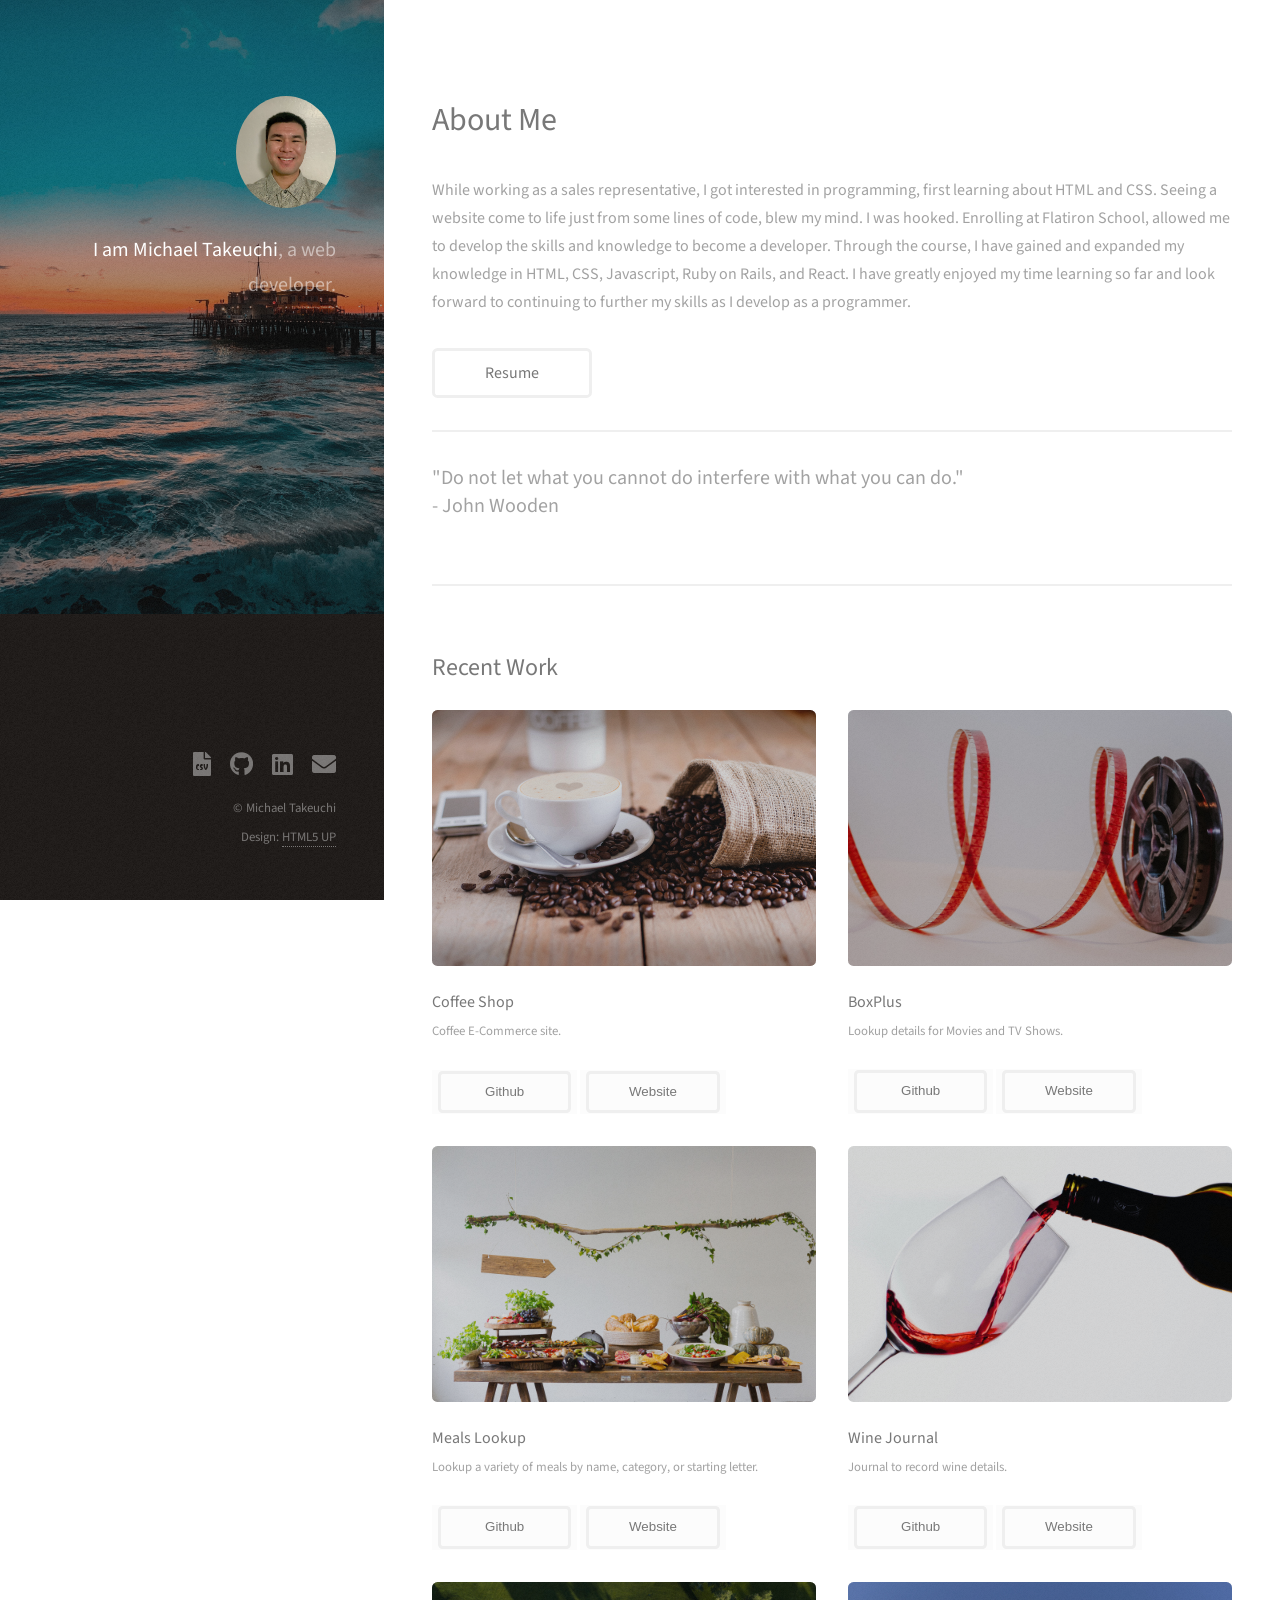
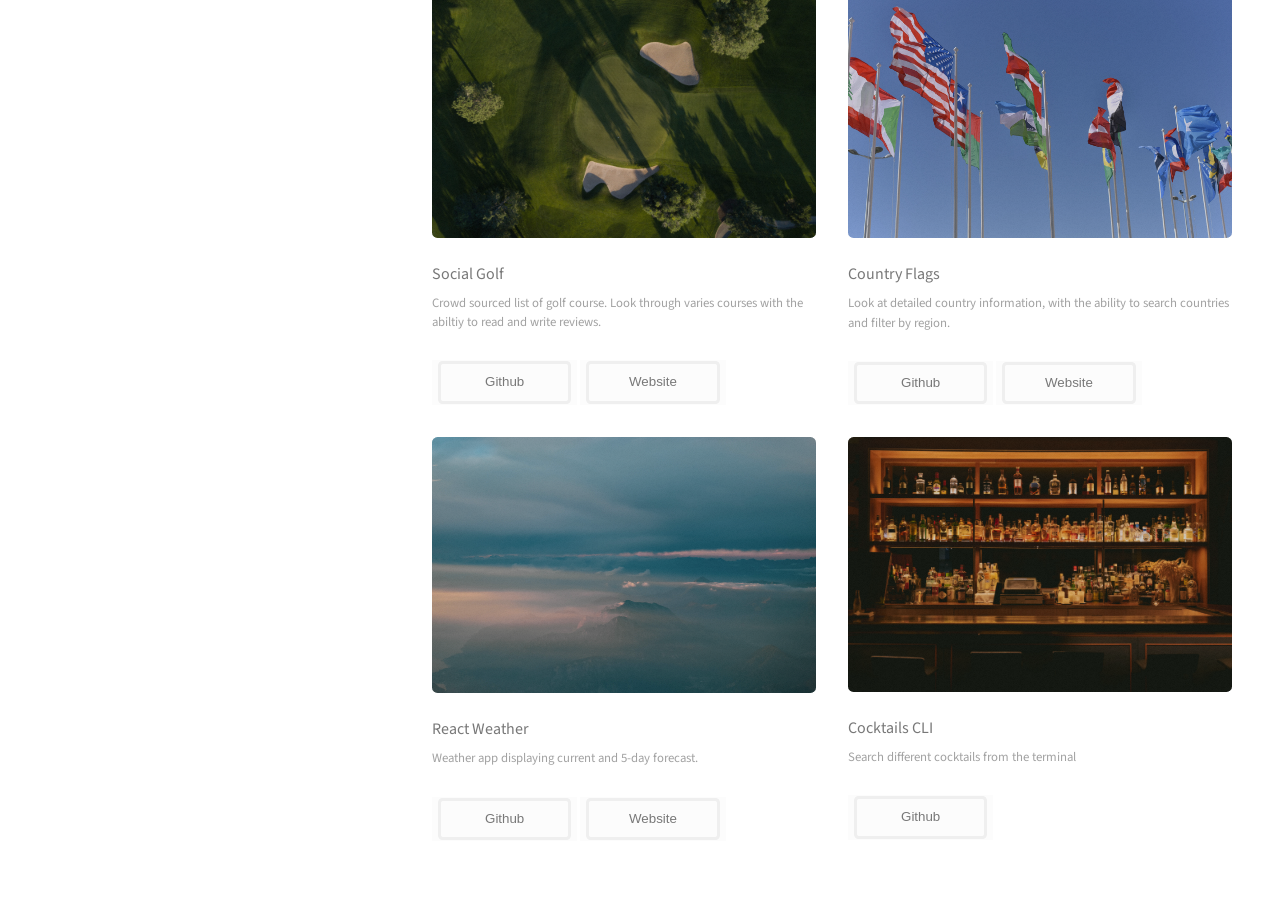
==== index.html @ 5a9649c8 "added coffee shop project" ====
<!DOCTYPE html>

<html>
  <head>
    <title>Strata by HTML5 UP</title>
    <meta charset="utf-8" />
    <meta
      name="viewport"
      content="width=device-width, initial-scale=1, user-scalable=no"
    />
    <link rel="stylesheet" href="assets/css/main.css" />
  </head>
  <body class="is-preload">
    <!-- Header -->
    <header id="header">
      <div class="inner">
        <a href="#" class="image avatar"
          ><img src="images/self-img.png" alt=""
        /></a>
        <h1>
          <strong>I am Michael Takeuchi</strong>,<br />
          a web developer.<br />
        </h1>
      </div>
    </header>

    <!-- Main -->
    <div id="main">
      <!-- One -->
      <section id="one">
        <header class="major">
          <h2>About Me</h2>
        </header>
        <p>
          While working as a sales representative, I got interested in programming, first learning about HTML and CSS. Seeing a website come to life just from some lines of code, blew my mind. I was hooked. Enrolling at Flatiron School, allowed me to develop the skills and knowledge to become a developer. Through the course, I have gained and expanded my knowledge in HTML, CSS, Javascript, Ruby on Rails, and React. I have greatly enjoyed my time learning so far and look forward to continuing to further my skills as I develop as a programmer.
        </p>

        <ul class="actions">
          <li>
            <a href="assets/pdfs/Michael-Takeuchi_FE-Resume.pdf" class="button" target="_blank">Resume</a>
          </li>
        </ul>
      </section>

      <!-- Four -->
      <div>
        <hr />
        <p class="quote">
          "Do not let what you cannot do interfere with what you can do."<br />
          - John Wooden
        </p>
      </div>

      <!-- Two -->
      <section id="two">
        <h2>Recent Work</h2>
        <div class="row">
          <article class="col-6 col-12-xsmall work-item">
            <a href="images/coffee.jpg" class="image fit thumb"
              ><img src="images/coffee.jpg" alt="" class="preview"
            /></a>
            <h3>Coffee Shop</h3>
            <p>Coffee E-Commerce site.</p>
			      <br />
            <button>
              <a
                href="https://github.com/mmtakeuchi/coffeeMERN"
                target="_blank"
                class="button"
                >Github</a
              >
            </button>
            <button>
              <a
                href="https://radiant-plateau-95041.herokuapp.com/"
                target="_blank"
                class="button"
                >Website</a
              >
            </button>
          </article>
          <article class="col-6 col-12-xsmall work-item">
            <a href="images/film.jpg" class="image fit thumb"
              ><img src="images/film.jpg" alt="" class="preview"
            /></a>
            <h3>BoxPlus</h3>
            <p>Lookup details for Movies and TV Shows.</p>
			      <br />
            <button>
              <a
                href="https://github.com/mmtakeuchi/boxplus"
                target="_blank"
                class="button"
                >Github</a
              >
            </button>
            <button>
              <a
                href="https://boxplus.netlify.app/"
                target="_blank"
                class="button"
                >Website</a
              >
            </button>
          </article>
          <article class="col-6 col-12-xsmall work-item">
            <a href="images/food-table.jpg" class="image fit thumb"
              ><img src="images/food-table.jpg" alt="" class="preview"
            /></a>
            <h3>Meals Lookup</h3>
            <p>
              Lookup a variety of meals by name, category, or starting letter.
            </p>
			      <br />
            <button>
              <a
                href="https://github.com/mmtakeuchi/meals-db"
                target="_blank"
                class="button"
                >Github</a
              >
            </button>
            <button>
              <a
                href="https://meals-lookup-react.netlify.app/"
                target="_blank"
                class="button"
                >Website</a
              >
            </button>
          </article>
          <article class="col-6 col-12-xsmall work-item">
            <a href="images/wine-pour.jpg" class="image fit thumb">
              <img src="images/wine-pour.jpg" alt="" class="preview"
            /></a>
            <h3>Wine Journal</h3>
            <p>Journal to record wine details.</p>
            <br />
            <button>
              <a
                href="https://github.com/mmtakeuchi/wine-client"
                target="_blank"
                class="button"
                >Github</a
              >
            </button>
            <button>
              <a
                href="https://wine-journal-client.herokuapp.com/"
                target="_blank"
                class="button"
                >Website</a
              >
            </button>
          </article>
          <article class="col-6 col-12-xsmall work-item">
            <a href="images/golf.jpg" class="image fit thumb"
              ><img src="images/golf.jpg" alt="" class="preview"
            /></a>
            <h3>Social Golf</h3>
            <p>
              Crowd sourced list of golf course. Look through varies courses
              with the abiltiy to read and write reviews.
            </p>
			<br />
            <button>
              <a
                href="https://github.com/mmtakeuchi/yelp_golf"
                target="_blank"
                class="button"
                >Github</a
              >
            </button>
            <button>
              <a
                href="https://salty-spire-23187.herokuapp.com/"
                target="_blank"
                class="button"
                >Website</a
              >
            </button>
          </article>
          <article class="col-6 col-12-xsmall work-item">
            <a href="images/country-flags.jpg" class="image fit thumb"
              ><img src="images/country-flags.jpg" alt="" class="preview"
            /></a>
            <h3>Country Flags</h3>
            <p>Look at detailed country information, with the ability to search countries and filter by region.</p>
			<br />
            <button>
              <a
                href="https://github.com/mmtakeuchi/rest_countries_api_fm"
                target="_blank"
                class="button"
                >Github</a
              >
            </button>
            <button>
              <a
                href="https://country-flags-react.netlify.app/"
                target="_blank"
                class="button"
                >Website</a
              >
            </button>
          </article>
          <article class="col-6 col-12-xsmall work-item">
            <a href="images/sky_background.jpg" class="image fit thumb"
              ><img src="images/sky_background.jpg" alt="" class="preview"
            /></a>
            <h3>React Weather</h3>
            <p>Weather app displaying current and 5-day forecast.</p>
			<br />
            <button>
              <a
                href="https://github.com/mmtakeuchi/react_weather"
                target="_blank"
                class="button"
                >Github</a
              >
            </button>
            <button>
              <a
                href="https://weather-react-front.netlify.app/"
                target="_blank"
                class="button"
                >Website</a
              >
            </button>
          </article>
          <article class="col-6 col-12-xsmall work-item">
            <a href="images/backbar.jpg" class="image fit thumb"
              ><img src="images/backbar.jpg" alt="" class="preview"
            /></a>
            <h3>Cocktails CLI</h3>
            <p>Search different cocktails from the terminal</p>
			<br />
            <button>
              <a
                href="https://github.com/mmtakeuchi/flat_cocktails"
                target="_blank"
                class="button"
                >Github</a
              >
            </button>
            
          </article>
        </div>
        <!-- <ul class="actions">
          <li><a href="#" class="button">Full Portfolio</a></li>
        </ul> -->
      </section>

      <!-- Three -->
      <!-- <section id="three">
        <h2>Get In Touch</h2>
        <p>
          Accumsan pellentesque commodo blandit enim arcu non at amet id arcu
          magna. Accumsan orci faucibus id eu lorem semper nunc nisi lorem
          vulputate lorem neque lorem ipsum dolor.
        </p>
        <div class="row">
          <div class="col-8 col-12-small">
            <form method="post" action="#">
              <div class="row gtr-uniform gtr-50">
                <div class="col-6 col-12-xsmall">
                  <input type="text" name="name" id="name" placeholder="Name" />
                </div>
                <div class="col-6 col-12-xsmall">
                  <input
                    type="email"
                    name="email"
                    id="email"
                    placeholder="Email"
                  />
                </div>
                <div class="col-12">
                  <textarea
                    name="message"
                    id="message"
                    placeholder="Message"
                    rows="4"
                  ></textarea>
                </div>
              </div>
            </form>
            <ul class="actions">
              <li><input type="submit" value="Send Message" /></li>
            </ul>
          </div>
          <div class="col-4 col-12-small">
            <ul class="labeled-icons">
              <li>
                <h3 class="icon solid fa-home">
                  <span class="label">Address</span>
                </h3>
                1234 Somewhere Rd.<br />
                Nashville, TN 00000<br />
                United States
              </li>
              <li>
                <h3 class="icon solid fa-mobile-alt">
                  <span class="label">Phone</span>
                </h3>
              </li>
              <li>
                <h3 class="icon solid fa-envelope">
                  <span class="label">Email</span>
                </h3>
                <a href="#">hello@untitled.tld</a>
              </li>
            </ul>
          </div>
        </div>
      </section> -->

    <!-- Footer -->
    <footer id="footer">
      <div class="inner">
        <ul class="icons">
          <li>
            <a href="assets/pdfs/Michael-Takeuchi_FE-Resume.pdf" class="icon solid fa-file-csv" target="_blank"
              ><span class="label">Resume</span></a
            >
          </li>
          <li>
            <a
              href="https://github.com/mmtakeuchi"
              class="icon brands fa-github"
              ><span class="label">Github</span></a
            >
          </li>
          <li>
            <a
              href="https://www.linkedin.com/in/michaeltakeuchi/"
              class="icon brands fa-linkedin"
              ><span class="label">LinkedIn</span></a
            >
          </li>
          <li>
            <a href="mailto:mikemtaki@gmail.com" class="icon solid fa-envelope"
              ><span class="label">Email</span></a
            >
          </li>
        </ul>
        <ul class="copyright">
          <li>&copy; Michael Takeuchi</li>
          <li>Design: <a href="http://html5up.net">HTML5 UP</a></li>
        </ul>
      </div>
    </footer>

    <!-- Scripts -->
    <script src="assets/js/jquery.min.js"></script>
    <script src="assets/js/jquery.poptrox.min.js"></script>
    <script src="assets/js/browser.min.js"></script>
    <script src="assets/js/breakpoints.min.js"></script>
    <script src="assets/js/util.js"></script>
    <script src="assets/js/main.js"></script>
  </body>
</html>
---- assets/css/main.css ----
@import url("fontawesome-all.min.css");
@import url("https://fonts.googleapis.com/css?family=Source+Sans+Pro:400,400italic");

/*
	Strata by HTML5 UP
	html5up.net | @ajlkn
	Free for personal and commercial use under the CCA 3.0 license (html5up.net/license)
*/

html,
body,
div,
span,
applet,
object,
iframe,
h1,
h2,
h3,
h4,
h5,
h6,
p,
blockquote,
pre,
a,
abbr,
acronym,
address,
big,
cite,
code,
del,
dfn,
em,
img,
ins,
kbd,
q,
s,
samp,
small,
strike,
strong,
sub,
sup,
tt,
var,
b,
u,
i,
center,
dl,
dt,
dd,
ol,
ul,
li,
fieldset,
form,
label,
legend,
table,
caption,
tbody,
tfoot,
thead,
tr,
th,
td,
article,
aside,
canvas,
details,
embed,
figure,
figcaption,
footer,
header,
hgroup,
menu,
nav,
output,
ruby,
section,
summary,
time,
mark,
audio,
video {
  margin: 0;
  padding: 0;
  border: 0;
  font-size: 100%;
  font: inherit;
  vertical-align: baseline;
}

article,
aside,
details,
figcaption,
figure,
footer,
header,
hgroup,
menu,
nav,
section {
  display: block;
}

body {
  line-height: 1;
}

ol,
ul {
  list-style: none;
}

blockquote,
q {
  quotes: none;
}

blockquote:before,
blockquote:after,
q:before,
q:after {
  content: "";
  content: none;
}

table {
  border-collapse: collapse;
  border-spacing: 0;
}

body {
  -webkit-text-size-adjust: none;
}

mark {
  background-color: transparent;
  color: inherit;
}

input::-moz-focus-inner {
  border: 0;
  padding: 0;
}

input,
select,
textarea {
  -moz-appearance: none;
  -webkit-appearance: none;
  -ms-appearance: none;
  appearance: none;
}

/* Basic */

html {
  box-sizing: border-box;
}

*,
*:before,
*:after {
  box-sizing: inherit;
}

body {
  background: #fff;
}

body.is-preload *,
body.is-preload *:before,
body.is-preload *:after {
  -moz-animation: none !important;
  -webkit-animation: none !important;
  -ms-animation: none !important;
  animation: none !important;
  -moz-transition: none !important;
  -webkit-transition: none !important;
  -ms-transition: none !important;
  transition: none !important;
}

body,
input,
select,
textarea {
  color: #a2a2a2;
  font-family: "Source Sans Pro", Helvetica, sans-serif;
  font-size: 16pt;
  font-weight: 400;
  line-height: 1.75em;
}

a {
  -moz-transition: color 0.2s ease-in-out, border-color 0.2s ease-in-out;
  -webkit-transition: color 0.2s ease-in-out, border-color 0.2s ease-in-out;
  -ms-transition: color 0.2s ease-in-out, border-color 0.2s ease-in-out;
  transition: color 0.2s ease-in-out, border-color 0.2s ease-in-out;
  border-bottom: dotted 1px;
  color: #49bf9d;
  text-decoration: none;
}

a:hover {
  border-bottom-color: transparent;
  color: #49bf9d !important;
  text-decoration: none;
}

strong,
b {
  color: #787878;
  font-weight: 400;
}

em,
i {
  font-style: italic;
}

p {
  margin: 0 0 2em 0;
}

h1,
h2,
h3,
h4,
h5,
h6 {
  color: #787878;
  font-weight: 400;
  line-height: 1em;
  margin: 0 0 1em 0;
}

h1 a,
h2 a,
h3 a,
h4 a,
h5 a,
h6 a {
  color: inherit;
  text-decoration: none;
}

h1 {
  font-size: 2em;
  line-height: 1.5em;
}

h2 {
  font-size: 1.5em;
  line-height: 1.5em;
}

h3 {
  font-size: 1.25em;
  line-height: 1.5em;
}

h4 {
  font-size: 1.1em;
  line-height: 1.5em;
}

h5 {
  font-size: 0.9em;
  line-height: 1.5em;
}

h6 {
  font-size: 0.7em;
  line-height: 1.5em;
}

sub {
  font-size: 0.8em;
  position: relative;
  top: 0.5em;
}

sup {
  font-size: 0.8em;
  position: relative;
  top: -0.5em;
}

hr {
  border: 0;
  border-bottom: solid 2px #efefef;
  margin: 2em 0;
}

hr.major {
  margin: 3em 0;
}

blockquote {
  border-left: solid 6px #efefef;
  font-style: italic;
  margin: 0 0 2em 0;
  padding: 0.5em 0 0.5em 1.5em;
}

code {
  background: #f7f7f7;
  border-radius: 0.35em;
  border: solid 2px #efefef;
  font-family: "Courier New", monospace;
  font-size: 0.9em;
  margin: 0 0.25em;
  padding: 0.25em 0.65em;
}

pre {
  -webkit-overflow-scrolling: touch;
  font-family: "Courier New", monospace;
  font-size: 0.9em;
  margin: 0 0 2em 0;
}

pre code {
  display: block;
  line-height: 1.75em;
  padding: 1em 1.5em;
  overflow-x: auto;
}

.align-left {
  text-align: left;
}

.align-center {
  text-align: center;
}

.align-right {
  text-align: right;
}

button {
  border: none;
  background: rgba(0, 0, 0, 0.01);
}

.quote {
  margin: 0;
  padding: 0;
  font-size: 1.25em;
}
/* Container */

.container {
  margin: 0 auto;
  max-width: calc(100% - 4em);
  width: 100%;
}

.container.xsmall {
  width: 25%;
}

.container.small {
  width: 50%;
}

.container.medium {
  width: 75%;
}

.container.large {
  width: 125%;
}

.container.xlarge {
  width: 150%;
}

.container.max {
  width: 100%;
}

@media screen and (max-width: 980px) {
  .container {
    width: 100% !important;
    max-width: 100% !important;
  }
}

@media screen and (max-width: 480px) {
  .container {
    max-width: calc(100% - 3em);
  }
}

/* Row */

.row {
  display: flex;
  flex-wrap: wrap;
  box-sizing: border-box;
  align-items: stretch;
}

.row > * {
  box-sizing: border-box;
}

.row.gtr-uniform > * > :last-child {
  margin-bottom: 0;
}

.row.aln-left {
  justify-content: flex-start;
}

.row.aln-center {
  justify-content: center;
}

.row.aln-right {
  justify-content: flex-end;
}

.row.aln-top {
  align-items: flex-start;
}

.row.aln-middle {
  align-items: center;
}

.row.aln-bottom {
  align-items: flex-end;
}

.row > .imp {
  order: -1;
}

.row > .col-1 {
  width: 8.33333%;
}

.row > .off-1 {
  margin-left: 8.33333%;
}

.row > .col-2 {
  width: 16.66667%;
}

.row > .off-2 {
  margin-left: 16.66667%;
}

.row > .col-3 {
  width: 25%;
}

.row > .off-3 {
  margin-left: 25%;
}

.row > .col-4 {
  width: 33.33333%;
}

.row > .off-4 {
  margin-left: 33.33333%;
}

.row > .col-5 {
  width: 41.66667%;
}

.row > .off-5 {
  margin-left: 41.66667%;
}

.row > .col-6 {
  width: 50%;
}

.row > .off-6 {
  margin-left: 50%;
}

.row > .col-7 {
  width: 58.33333%;
}

.row > .off-7 {
  margin-left: 58.33333%;
}

.row > .col-8 {
  width: 66.66667%;
}

.row > .off-8 {
  margin-left: 66.66667%;
}

.row > .col-9 {
  width: 75%;
}

.row > .off-9 {
  margin-left: 75%;
}

.row > .col-10 {
  width: 83.33333%;
}

.row > .off-10 {
  margin-left: 83.33333%;
}

.row > .col-11 {
  width: 91.66667%;
}

.row > .off-11 {
  margin-left: 91.66667%;
}

.row > .col-12 {
  width: 100%;
}

.row > .off-12 {
  margin-left: 100%;
}

.row.gtr-0 {
  margin-top: 0;
  margin-left: 0em;
}

.row.gtr-0 > * {
  padding: 0 0 0 0em;
}

.row.gtr-0.gtr-uniform {
  margin-top: 0em;
}

.row.gtr-0.gtr-uniform > * {
  padding-top: 0em;
}

.row.gtr-25 {
  margin-top: 0;
  margin-left: -0.625em;
}

.row.gtr-25 > * {
  padding: 0 0 0 0.625em;
}

.row.gtr-25.gtr-uniform {
  margin-top: -0.625em;
}

.row.gtr-25.gtr-uniform > * {
  padding-top: 0.625em;
}

.row.gtr-50 {
  margin-top: 0;
  margin-left: -1.25em;
}

.row.gtr-50 > * {
  padding: 0 0 0 1.25em;
}

.row.gtr-50.gtr-uniform {
  margin-top: -1.25em;
}

.row.gtr-50.gtr-uniform > * {
  padding-top: 1.25em;
}

.row {
  margin-top: 0;
  margin-left: -2.5em;
}

.row > * {
  padding: 0 0 0 2.5em;
}

.row.gtr-uniform {
  margin-top: -2.5em;
}

.row.gtr-uniform > * {
  padding-top: 2.5em;
}

.row.gtr-150 {
  margin-top: 0;
  margin-left: -3.75em;
}

.row.gtr-150 > * {
  padding: 0 0 0 3.75em;
}

.row.gtr-150.gtr-uniform {
  margin-top: -3.75em;
}

.row.gtr-150.gtr-uniform > * {
  padding-top: 3.75em;
}

.row.gtr-200 {
  margin-top: 0;
  margin-left: -5em;
}

.row.gtr-200 > * {
  padding: 0 0 0 5em;
}

.row.gtr-200.gtr-uniform {
  margin-top: -5em;
}

.row.gtr-200.gtr-uniform > * {
  padding-top: 5em;
}

@media screen and (max-width: 1800px) {
  .row {
    display: flex;
    flex-wrap: wrap;
    box-sizing: border-box;
    align-items: stretch;
  }

  .row > * {
    box-sizing: border-box;
  }

  .row.gtr-uniform > * > :last-child {
    margin-bottom: 0;
  }

  .row.aln-left {
    justify-content: flex-start;
  }

  .row.aln-center {
    justify-content: center;
  }

  .row.aln-right {
    justify-content: flex-end;
  }

  .row.aln-top {
    align-items: flex-start;
  }

  .row.aln-middle {
    align-items: center;
  }

  .row.aln-bottom {
    align-items: flex-end;
  }

  .row > .imp-xlarge {
    order: -1;
  }

  .row > .col-1-xlarge {
    width: 8.33333%;
  }

  .row > .off-1-xlarge {
    margin-left: 8.33333%;
  }

  .row > .col-2-xlarge {
    width: 16.66667%;
  }

  .row > .off-2-xlarge {
    margin-left: 16.66667%;
  }

  .row > .col-3-xlarge {
    width: 25%;
  }

  .row > .off-3-xlarge {
    margin-left: 25%;
  }

  .row > .col-4-xlarge {
    width: 33.33333%;
  }

  .row > .off-4-xlarge {
    margin-left: 33.33333%;
  }

  .row > .col-5-xlarge {
    width: 41.66667%;
  }

  .row > .off-5-xlarge {
    margin-left: 41.66667%;
  }

  .row > .col-6-xlarge {
    width: 50%;
  }

  .row > .off-6-xlarge {
    margin-left: 50%;
  }

  .row > .col-7-xlarge {
    width: 58.33333%;
  }

  .row > .off-7-xlarge {
    margin-left: 58.33333%;
  }

  .row > .col-8-xlarge {
    width: 66.66667%;
  }

  .row > .off-8-xlarge {
    margin-left: 66.66667%;
  }

  .row > .col-9-xlarge {
    width: 75%;
  }

  .row > .off-9-xlarge {
    margin-left: 75%;
  }

  .row > .col-10-xlarge {
    width: 83.33333%;
  }

  .row > .off-10-xlarge {
    margin-left: 83.33333%;
  }

  .row > .col-11-xlarge {
    width: 91.66667%;
  }

  .row > .off-11-xlarge {
    margin-left: 91.66667%;
  }

  .row > .col-12-xlarge {
    width: 100%;
  }

  .row > .off-12-xlarge {
    margin-left: 100%;
  }

  .row.gtr-0 {
    margin-top: 0;
    margin-left: 0em;
  }

  .row.gtr-0 > * {
    padding: 0 0 0 0em;
  }

  .row.gtr-0.gtr-uniform {
    margin-top: 0em;
  }

  .row.gtr-0.gtr-uniform > * {
    padding-top: 0em;
  }

  .row.gtr-25 {
    margin-top: 0;
    margin-left: -0.625em;
  }

  .row.gtr-25 > * {
    padding: 0 0 0 0.625em;
  }

  .row.gtr-25.gtr-uniform {
    margin-top: -0.625em;
  }

  .row.gtr-25.gtr-uniform > * {
    padding-top: 0.625em;
  }

  .row.gtr-50 {
    margin-top: 0;
    margin-left: -1.25em;
  }

  .row.gtr-50 > * {
    padding: 0 0 0 1.25em;
  }

  .row.gtr-50.gtr-uniform {
    margin-top: -1.25em;
  }

  .row.gtr-50.gtr-uniform > * {
    padding-top: 1.25em;
  }

  .row {
    margin-top: 0;
    margin-left: -2.5em;
  }

  .row > * {
    padding: 0 0 0 2.5em;
  }

  .row.gtr-uniform {
    margin-top: -2.5em;
  }

  .row.gtr-uniform > * {
    padding-top: 2.5em;
  }

  .row.gtr-150 {
    margin-top: 0;
    margin-left: -3.75em;
  }

  .row.gtr-150 > * {
    padding: 0 0 0 3.75em;
  }

  .row.gtr-150.gtr-uniform {
    margin-top: -3.75em;
  }

  .row.gtr-150.gtr-uniform > * {
    padding-top: 3.75em;
  }

  .row.gtr-200 {
    margin-top: 0;
    margin-left: -5em;
  }

  .row.gtr-200 > * {
    padding: 0 0 0 5em;
  }

  .row.gtr-200.gtr-uniform {
    margin-top: -5em;
  }

  .row.gtr-200.gtr-uniform > * {
    padding-top: 5em;
  }
}

@media screen and (max-width: 1280px) {
  .row {
    display: flex;
    flex-wrap: wrap;
    box-sizing: border-box;
    align-items: stretch;
  }

  .row > * {
    box-sizing: border-box;
  }

  .row.gtr-uniform > * > :last-child {
    margin-bottom: 0;
  }

  .row.aln-left {
    justify-content: flex-start;
  }

  .row.aln-center {
    justify-content: center;
  }

  .row.aln-right {
    justify-content: flex-end;
  }

  .row.aln-top {
    align-items: flex-start;
  }

  .row.aln-middle {
    align-items: center;
  }

  .row.aln-bottom {
    align-items: flex-end;
  }

  .row > .imp-large {
    order: -1;
  }

  .row > .col-1-large {
    width: 8.33333%;
  }

  .row > .off-1-large {
    margin-left: 8.33333%;
  }

  .row > .col-2-large {
    width: 16.66667%;
  }

  .row > .off-2-large {
    margin-left: 16.66667%;
  }

  .row > .col-3-large {
    width: 25%;
  }

  .row > .off-3-large {
    margin-left: 25%;
  }

  .row > .col-4-large {
    width: 33.33333%;
  }

  .row > .off-4-large {
    margin-left: 33.33333%;
  }

  .row > .col-5-large {
    width: 41.66667%;
  }

  .row > .off-5-large {
    margin-left: 41.66667%;
  }

  .row > .col-6-large {
    width: 50%;
  }

  .row > .off-6-large {
    margin-left: 50%;
  }

  .row > .col-7-large {
    width: 58.33333%;
  }

  .row > .off-7-large {
    margin-left: 58.33333%;
  }

  .row > .col-8-large {
    width: 66.66667%;
  }

  .row > .off-8-large {
    margin-left: 66.66667%;
  }

  .row > .col-9-large {
    width: 75%;
  }

  .row > .off-9-large {
    margin-left: 75%;
  }

  .row > .col-10-large {
    width: 83.33333%;
  }

  .row > .off-10-large {
    margin-left: 83.33333%;
  }

  .row > .col-11-large {
    width: 91.66667%;
  }

  .row > .off-11-large {
    margin-left: 91.66667%;
  }

  .row > .col-12-large {
    width: 100%;
  }

  .row > .off-12-large {
    margin-left: 100%;
  }

  .row.gtr-0 {
    margin-top: 0;
    margin-left: 0em;
  }

  .row.gtr-0 > * {
    padding: 0 0 0 0em;
  }

  .row.gtr-0.gtr-uniform {
    margin-top: 0em;
  }

  .row.gtr-0.gtr-uniform > * {
    padding-top: 0em;
  }

  .row.gtr-25 {
    margin-top: 0;
    margin-left: -0.5em;
  }

  .row.gtr-25 > * {
    padding: 0 0 0 0.5em;
  }

  .row.gtr-25.gtr-uniform {
    margin-top: -0.5em;
  }

  .row.gtr-25.gtr-uniform > * {
    padding-top: 0.5em;
  }

  .row.gtr-50 {
    margin-top: 0;
    margin-left: -1em;
  }

  .row.gtr-50 > * {
    padding: 0 0 0 1em;
  }

  .row.gtr-50.gtr-uniform {
    margin-top: -1em;
  }

  .row.gtr-50.gtr-uniform > * {
    padding-top: 1em;
  }

  .row {
    margin-top: 0;
    margin-left: -2em;
  }

  .row > * {
    padding: 0 0 0 2em;
  }

  .row.gtr-uniform {
    margin-top: -2em;
  }

  .row.gtr-uniform > * {
    padding-top: 2em;
  }

  .row.gtr-150 {
    margin-top: 0;
    margin-left: -3em;
  }

  .row.gtr-150 > * {
    padding: 0 0 0 3em;
  }

  .row.gtr-150.gtr-uniform {
    margin-top: -3em;
  }

  .row.gtr-150.gtr-uniform > * {
    padding-top: 3em;
  }

  .row.gtr-200 {
    margin-top: 0;
    margin-left: -4em;
  }

  .row.gtr-200 > * {
    padding: 0 0 0 4em;
  }

  .row.gtr-200.gtr-uniform {
    margin-top: -4em;
  }

  .row.gtr-200.gtr-uniform > * {
    padding-top: 4em;
  }
}

@media screen and (max-width: 980px) {
  .row {
    display: flex;
    flex-wrap: wrap;
    box-sizing: border-box;
    align-items: stretch;
  }

  .row > * {
    box-sizing: border-box;
  }

  .row.gtr-uniform > * > :last-child {
    margin-bottom: 0;
  }

  .row.aln-left {
    justify-content: flex-start;
  }

  .row.aln-center {
    justify-content: center;
  }

  .row.aln-right {
    justify-content: flex-end;
  }

  .row.aln-top {
    align-items: flex-start;
  }

  .row.aln-middle {
    align-items: center;
  }

  .row.aln-bottom {
    align-items: flex-end;
  }

  .row > .imp-medium {
    order: -1;
  }

  .row > .col-1-medium {
    width: 8.33333%;
  }

  .row > .off-1-medium {
    margin-left: 8.33333%;
  }

  .row > .col-2-medium {
    width: 16.66667%;
  }

  .row > .off-2-medium {
    margin-left: 16.66667%;
  }

  .row > .col-3-medium {
    width: 25%;
  }

  .row > .off-3-medium {
    margin-left: 25%;
  }

  .row > .col-4-medium {
    width: 33.33333%;
  }

  .row > .off-4-medium {
    margin-left: 33.33333%;
  }

  .row > .col-5-medium {
    width: 41.66667%;
  }

  .row > .off-5-medium {
    margin-left: 41.66667%;
  }

  .row > .col-6-medium {
    width: 50%;
  }

  .row > .off-6-medium {
    margin-left: 50%;
  }

  .row > .col-7-medium {
    width: 58.33333%;
  }

  .row > .off-7-medium {
    margin-left: 58.33333%;
  }

  .row > .col-8-medium {
    width: 66.66667%;
  }

  .row > .off-8-medium {
    margin-left: 66.66667%;
  }

  .row > .col-9-medium {
    width: 75%;
  }

  .row > .off-9-medium {
    margin-left: 75%;
  }

  .row > .col-10-medium {
    width: 83.33333%;
  }

  .row > .off-10-medium {
    margin-left: 83.33333%;
  }

  .row > .col-11-medium {
    width: 91.66667%;
  }

  .row > .off-11-medium {
    margin-left: 91.66667%;
  }

  .row > .col-12-medium {
    width: 100%;
  }

  .row > .off-12-medium {
    margin-left: 100%;
  }

  .row.gtr-0 {
    margin-top: 0;
    margin-left: 0em;
  }

  .row.gtr-0 > * {
    padding: 0 0 0 0em;
  }

  .row.gtr-0.gtr-uniform {
    margin-top: 0em;
  }

  .row.gtr-0.gtr-uniform > * {
    padding-top: 0em;
  }

  .row.gtr-25 {
    margin-top: 0;
    margin-left: -0.5em;
  }

  .row.gtr-25 > * {
    padding: 0 0 0 0.5em;
  }

  .row.gtr-25.gtr-uniform {
    margin-top: -0.5em;
  }

  .row.gtr-25.gtr-uniform > * {
    padding-top: 0.5em;
  }

  .row.gtr-50 {
    margin-top: 0;
    margin-left: -1em;
  }

  .row.gtr-50 > * {
    padding: 0 0 0 1em;
  }

  .row.gtr-50.gtr-uniform {
    margin-top: -1em;
  }

  .row.gtr-50.gtr-uniform > * {
    padding-top: 1em;
  }

  .row {
    margin-top: 0;
    margin-left: -2em;
  }

  .row > * {
    padding: 0 0 0 2em;
  }

  .row.gtr-uniform {
    margin-top: -2em;
  }

  .row.gtr-uniform > * {
    padding-top: 2em;
  }

  .row.gtr-150 {
    margin-top: 0;
    margin-left: -3em;
  }

  .row.gtr-150 > * {
    padding: 0 0 0 3em;
  }

  .row.gtr-150.gtr-uniform {
    margin-top: -3em;
  }

  .row.gtr-150.gtr-uniform > * {
    padding-top: 3em;
  }

  .row.gtr-200 {
    margin-top: 0;
    margin-left: -4em;
  }

  .row.gtr-200 > * {
    padding: 0 0 0 4em;
  }

  .row.gtr-200.gtr-uniform {
    margin-top: -4em;
  }

  .row.gtr-200.gtr-uniform > * {
    padding-top: 4em;
  }
}

@media screen and (max-width: 736px) {
  .row {
    display: flex;
    flex-wrap: wrap;
    box-sizing: border-box;
    align-items: stretch;
  }

  .row > * {
    box-sizing: border-box;
  }

  .row.gtr-uniform > * > :last-child {
    margin-bottom: 0;
  }

  .row.aln-left {
    justify-content: flex-start;
  }

  .row.aln-center {
    justify-content: center;
  }

  .row.aln-right {
    justify-content: flex-end;
  }

  .row.aln-top {
    align-items: flex-start;
  }

  .row.aln-middle {
    align-items: center;
  }

  .row.aln-bottom {
    align-items: flex-end;
  }

  .row > .imp-small {
    order: -1;
  }

  .row > .col-1-small {
    width: 8.33333%;
  }

  .row > .off-1-small {
    margin-left: 8.33333%;
  }

  .row > .col-2-small {
    width: 16.66667%;
  }

  .row > .off-2-small {
    margin-left: 16.66667%;
  }

  .row > .col-3-small {
    width: 25%;
  }

  .row > .off-3-small {
    margin-left: 25%;
  }

  .row > .col-4-small {
    width: 33.33333%;
  }

  .row > .off-4-small {
    margin-left: 33.33333%;
  }

  .row > .col-5-small {
    width: 41.66667%;
  }

  .row > .off-5-small {
    margin-left: 41.66667%;
  }

  .row > .col-6-small {
    width: 50%;
  }

  .row > .off-6-small {
    margin-left: 50%;
  }

  .row > .col-7-small {
    width: 58.33333%;
  }

  .row > .off-7-small {
    margin-left: 58.33333%;
  }

  .row > .col-8-small {
    width: 66.66667%;
  }

  .row > .off-8-small {
    margin-left: 66.66667%;
  }

  .row > .col-9-small {
    width: 75%;
  }

  .row > .off-9-small {
    margin-left: 75%;
  }

  .row > .col-10-small {
    width: 83.33333%;
  }

  .row > .off-10-small {
    margin-left: 83.33333%;
  }

  .row > .col-11-small {
    width: 91.66667%;
  }

  .row > .off-11-small {
    margin-left: 91.66667%;
  }

  .row > .col-12-small {
    width: 100%;
  }

  .row > .off-12-small {
    margin-left: 100%;
  }

  .row.gtr-0 {
    margin-top: 0;
    margin-left: 0em;
  }

  .row.gtr-0 > * {
    padding: 0 0 0 0em;
  }

  .row.gtr-0.gtr-uniform {
    margin-top: 0em;
  }

  .row.gtr-0.gtr-uniform > * {
    padding-top: 0em;
  }

  .row.gtr-25 {
    margin-top: 0;
    margin-left: -0.375em;
  }

  .row.gtr-25 > * {
    padding: 0 0 0 0.375em;
  }

  .row.gtr-25.gtr-uniform {
    margin-top: -0.375em;
  }

  .row.gtr-25.gtr-uniform > * {
    padding-top: 0.375em;
  }

  .row.gtr-50 {
    margin-top: 0;
    margin-left: -0.75em;
  }

  .row.gtr-50 > * {
    padding: 0 0 0 0.75em;
  }

  .row.gtr-50.gtr-uniform {
    margin-top: -0.75em;
  }

  .row.gtr-50.gtr-uniform > * {
    padding-top: 0.75em;
  }

  .row {
    margin-top: 0;
    margin-left: -1.5em;
  }

  .row > * {
    padding: 0 0 0 1.5em;
  }

  .row.gtr-uniform {
    margin-top: -1.5em;
  }

  .row.gtr-uniform > * {
    padding-top: 1.5em;
  }

  .row.gtr-150 {
    margin-top: 0;
    margin-left: -2.25em;
  }

  .row.gtr-150 > * {
    padding: 0 0 0 2.25em;
  }

  .row.gtr-150.gtr-uniform {
    margin-top: -2.25em;
  }

  .row.gtr-150.gtr-uniform > * {
    padding-top: 2.25em;
  }

  .row.gtr-200 {
    margin-top: 0;
    margin-left: -3em;
  }

  .row.gtr-200 > * {
    padding: 0 0 0 3em;
  }

  .row.gtr-200.gtr-uniform {
    margin-top: -3em;
  }

  .row.gtr-200.gtr-uniform > * {
    padding-top: 3em;
  }
}

@media screen and (max-width: 480px) {
  .row {
    display: flex;
    flex-wrap: wrap;
    box-sizing: border-box;
    align-items: stretch;
  }

  .row > * {
    box-sizing: border-box;
  }

  .row.gtr-uniform > * > :last-child {
    margin-bottom: 0;
  }

  .row.aln-left {
    justify-content: flex-start;
  }

  .row.aln-center {
    justify-content: center;
  }

  .row.aln-right {
    justify-content: flex-end;
  }

  .row.aln-top {
    align-items: flex-start;
  }

  .row.aln-middle {
    align-items: center;
  }

  .row.aln-bottom {
    align-items: flex-end;
  }

  .row > .imp-xsmall {
    order: -1;
  }

  .row > .col-1-xsmall {
    width: 8.33333%;
  }

  .row > .off-1-xsmall {
    margin-left: 8.33333%;
  }

  .row > .col-2-xsmall {
    width: 16.66667%;
  }

  .row > .off-2-xsmall {
    margin-left: 16.66667%;
  }

  .row > .col-3-xsmall {
    width: 25%;
  }

  .row > .off-3-xsmall {
    margin-left: 25%;
  }

  .row > .col-4-xsmall {
    width: 33.33333%;
  }

  .row > .off-4-xsmall {
    margin-left: 33.33333%;
  }

  .row > .col-5-xsmall {
    width: 41.66667%;
  }

  .row > .off-5-xsmall {
    margin-left: 41.66667%;
  }

  .row > .col-6-xsmall {
    width: 50%;
  }

  .row > .off-6-xsmall {
    margin-left: 50%;
  }

  .row > .col-7-xsmall {
    width: 58.33333%;
  }

  .row > .off-7-xsmall {
    margin-left: 58.33333%;
  }

  .row > .col-8-xsmall {
    width: 66.66667%;
  }

  .row > .off-8-xsmall {
    margin-left: 66.66667%;
  }

  .row > .col-9-xsmall {
    width: 75%;
  }

  .row > .off-9-xsmall {
    margin-left: 75%;
  }

  .row > .col-10-xsmall {
    width: 83.33333%;
  }

  .row > .off-10-xsmall {
    margin-left: 83.33333%;
  }

  .row > .col-11-xsmall {
    width: 91.66667%;
  }

  .row > .off-11-xsmall {
    margin-left: 91.66667%;
  }

  .row > .col-12-xsmall {
    width: 100%;
  }

  .row > .off-12-xsmall {
    margin-left: 100%;
  }

  .row.gtr-0 {
    margin-top: 0;
    margin-left: 0em;
  }

  .row.gtr-0 > * {
    padding: 0 0 0 0em;
  }

  .row.gtr-0.gtr-uniform {
    margin-top: 0em;
  }

  .row.gtr-0.gtr-uniform > * {
    padding-top: 0em;
  }

  .row.gtr-25 {
    margin-top: 0;
    margin-left: -0.375em;
  }

  .row.gtr-25 > * {
    padding: 0 0 0 0.375em;
  }

  .row.gtr-25.gtr-uniform {
    margin-top: -0.375em;
  }

  .row.gtr-25.gtr-uniform > * {
    padding-top: 0.375em;
  }

  .row.gtr-50 {
    margin-top: 0;
    margin-left: -0.75em;
  }

  .row.gtr-50 > * {
    padding: 0 0 0 0.75em;
  }

  .row.gtr-50.gtr-uniform {
    margin-top: -0.75em;
  }

  .row.gtr-50.gtr-uniform > * {
    padding-top: 0.75em;
  }

  .row {
    margin-top: 0;
    margin-left: -1.5em;
  }

  .row > * {
    padding: 0 0 0 1.5em;
  }

  .row.gtr-uniform {
    margin-top: -1.5em;
  }

  .row.gtr-uniform > * {
    padding-top: 1.5em;
  }

  .row.gtr-150 {
    margin-top: 0;
    margin-left: -2.25em;
  }

  .row.gtr-150 > * {
    padding: 0 0 0 2.25em;
  }

  .row.gtr-150.gtr-uniform {
    margin-top: -2.25em;
  }

  .row.gtr-150.gtr-uniform > * {
    padding-top: 2.25em;
  }

  .row.gtr-200 {
    margin-top: 0;
    margin-left: -3em;
  }

  .row.gtr-200 > * {
    padding: 0 0 0 3em;
  }

  .row.gtr-200.gtr-uniform {
    margin-top: -3em;
  }

  .row.gtr-200.gtr-uniform > * {
    padding-top: 3em;
  }
}

/* Section/Article */

section.special,
article.special {
  text-align: center;
}

header p {
  color: #b2b2b2;
  position: relative;
  margin: 0 0 1.5em 0;
}

header h2 + p {
  font-size: 1.25em;
  margin-top: -1em;
  line-height: 1.5em;
}

header h3 + p {
  font-size: 1.1em;
  margin-top: -0.8em;
  line-height: 1.5em;
}

header h4 + p,
header h5 + p,
header h6 + p {
  font-size: 0.9em;
  margin-top: -0.6em;
  line-height: 1.5em;
}

header.major h2 {
  font-size: 2em;
}

/* Form */

form {
  margin: 0 0 2em 0;
}

label {
  color: #787878;
  display: block;
  font-size: 0.9em;
  font-weight: 400;
  margin: 0 0 1em 0;
}

input[type="text"],
input[type="password"],
input[type="email"],
select,
textarea {
  -moz-appearance: none;
  -webkit-appearance: none;
  -ms-appearance: none;
  appearance: none;
  background: #f7f7f7;
  border-radius: 0.35em;
  border: solid 2px transparent;
  color: inherit;
  display: block;
  outline: 0;
  padding: 0 0.75em;
  text-decoration: none;
  width: 100%;
}

input[type="text"]:invalid,
input[type="password"]:invalid,
input[type="email"]:invalid,
select:invalid,
textarea:invalid {
  box-shadow: none;
}

input[type="text"]:focus,
input[type="password"]:focus,
input[type="email"]:focus,
select:focus,
textarea:focus {
  border-color: #49bf9d;
}

select {
  background-image: url("data:image/svg+xml;charset=utf8,%3Csvg xmlns='http://www.w3.org/2000/svg' width='40' height='40' preserveAspectRatio='none' viewBox='0 0 40 40'%3E%3Cpath d='M9.4,12.3l10.4,10.4l10.4-10.4c0.2-0.2,0.5-0.4,0.9-0.4c0.3,0,0.6,0.1,0.9,0.4l3.3,3.3c0.2,0.2,0.4,0.5,0.4,0.9 c0,0.4-0.1,0.6-0.4,0.9L20.7,31.9c-0.2,0.2-0.5,0.4-0.9,0.4c-0.3,0-0.6-0.1-0.9-0.4L4.3,17.3c-0.2-0.2-0.4-0.5-0.4-0.9 c0-0.4,0.1-0.6,0.4-0.9l3.3-3.3c0.2-0.2,0.5-0.4,0.9-0.4S9.1,12.1,9.4,12.3z' fill='%23dfdfdf' /%3E%3C/svg%3E");
  background-size: 1.25rem;
  background-repeat: no-repeat;
  background-position: calc(100% - 1rem) center;
  height: 2.75em;
  padding-right: 2.75em;
  text-overflow: ellipsis;
}

select option {
  color: #787878;
  background: #fff;
}

select:focus::-ms-value {
  background-color: transparent;
}

select::-ms-expand {
  display: none;
}

input[type="text"],
input[type="password"],
input[type="email"],
select {
  height: 2.75em;
}

textarea {
  padding: 0.75em;
}

input[type="checkbox"],
input[type="radio"] {
  -moz-appearance: none;
  -webkit-appearance: none;
  -ms-appearance: none;
  appearance: none;
  display: block;
  float: left;
  margin-right: -2em;
  opacity: 0;
  width: 1em;
  z-index: -1;
}

input[type="checkbox"] + label,
input[type="radio"] + label {
  text-decoration: none;
  color: #a2a2a2;
  cursor: pointer;
  display: inline-block;
  font-size: 1em;
  font-weight: 400;
  padding-left: 2.4em;
  padding-right: 0.75em;
  position: relative;
}

input[type="checkbox"] + label:before,
input[type="radio"] + label:before {
  -moz-osx-font-smoothing: grayscale;
  -webkit-font-smoothing: antialiased;
  display: inline-block;
  font-style: normal;
  font-variant: normal;
  text-rendering: auto;
  line-height: 1;
  text-transform: none !important;
  font-family: "Font Awesome 5 Free";
  font-weight: 900;
}

input[type="checkbox"] + label:before,
input[type="radio"] + label:before {
  background: #f7f7f7;
  border-radius: 0.35em;
  border: solid 2px transparent;
  content: "";
  display: inline-block;
  font-size: 0.8em;
  height: 2.0625em;
  left: 0;
  line-height: 1.85625em;
  position: absolute;
  text-align: center;
  top: 0;
  width: 2.0625em;
}

input[type="checkbox"]:checked + label:before,
input[type="radio"]:checked + label:before {
  background: #787878;
  border-color: #787878;
  color: #fff;
  content: "\f00c";
}

input[type="checkbox"]:focus + label:before,
input[type="radio"]:focus + label:before {
  border-color: #49bf9d;
}

input[type="checkbox"] + label:before {
  border-radius: 0.35em;
}

input[type="radio"] + label:before {
  border-radius: 100%;
}

::-webkit-input-placeholder {
  color: #b2b2b2 !important;
  opacity: 1;
}

:-moz-placeholder {
  color: #b2b2b2 !important;
  opacity: 1;
}

::-moz-placeholder {
  color: #b2b2b2 !important;
  opacity: 1;
}

:-ms-input-placeholder {
  color: #b2b2b2 !important;
  opacity: 1;
}

/* Box */

.box {
  border-radius: 0.35em;
  border: solid 2px #efefef;
  margin-bottom: 2em;
  padding: 1.5em;
}

.box > :last-child,
.box > :last-child > :last-child,
.box > :last-child > :last-child > :last-child {
  margin-bottom: 0;
}

.box.alt {
  border: 0;
  border-radius: 0;
  padding: 0;
}

/* Icon */

.icon {
  text-decoration: none;
  border-bottom: none;
  position: relative;
}

.icon:before {
  -moz-osx-font-smoothing: grayscale;
  -webkit-font-smoothing: antialiased;
  display: inline-block;
  font-style: normal;
  font-variant: normal;
  text-rendering: auto;
  line-height: 1;
  text-transform: none !important;
  font-family: "Font Awesome 5 Free";
  font-weight: 400;
}

.icon > .label {
  display: none;
}

.icon:before {
  line-height: inherit;
}

.icon.solid:before {
  font-weight: 900;
}

.icon.brands:before {
  font-family: "Font Awesome 5 Brands";
}

/* Image */

.image {
  border-radius: 0.35em;
  border: 0;
  display: inline-block;
  position: relative;
}

.image:before {
  -moz-transition: opacity 0.2s ease-in-out;
  -webkit-transition: opacity 0.2s ease-in-out;
  -ms-transition: opacity 0.2s ease-in-out;
  transition: opacity 0.2s ease-in-out;
  background: url("images/overlay.png");
  border-radius: 0.35em;
  content: "";
  display: block;
  height: 100%;
  left: 0;
  opacity: 0.5;
  position: absolute;
  top: 0;
  width: 100%;
}

.image.thumb {
  text-align: center;
}

.image.thumb:after {
  -moz-transition: opacity 0.2s ease-in-out;
  -webkit-transition: opacity 0.2s ease-in-out;
  -ms-transition: opacity 0.2s ease-in-out;
  transition: opacity 0.2s ease-in-out;
  border-radius: 0.35em;
  border: solid 3px rgba(255, 255, 255, 0.5);
  color: #fff;
  content: "View";
  display: inline-block;
  font-size: 0.8em;
  font-weight: 400;
  left: 50%;
  line-height: 2.25em;
  margin: -1.25em 0 0 -3em;
  opacity: 0;
  padding: 0 1.5em;
  position: absolute;
  text-align: center;
  text-decoration: none;
  top: 50%;
  white-space: nowrap;
}

.image.thumb:hover:after {
  opacity: 1;
}

.image.thumb:hover:before {
  background: url("images/overlay.png"), url("images/overlay.png");
  opacity: 1;
}

.image img {
  border-radius: 0.35em;
  display: block;
}

.image.left {
  float: left;
  margin: 0 1.5em 1em 0;
  top: 0.25em;
}

.image.right {
  float: right;
  margin: 0 0 1em 1.5em;
  top: 0.25em;
}

.image.left,
.image.right {
  max-width: 40%;
}

.image.left img,
.image.right img {
  width: 100%;
}

.image.fit {
  display: block;
  margin: 0 0 2em 0;
  width: 100%;
}

.image.fit img {
  width: 100%;
}

.image.avatar {
  border-radius: 100%;
}

.image.avatar:before {
  display: none;
}

.image.avatar img {
  border-radius: 100%;
  width: 100%;
}

/* List */

ol {
  list-style: decimal;
  margin: 0 0 2em 0;
  padding-left: 1.25em;
}

ol li {
  padding-left: 0.25em;
}

ul {
  list-style: disc;
  margin: 0 0 2em 0;
  padding-left: 1em;
}

ul li {
  padding-left: 0.5em;
}

ul.alt {
  list-style: none;
  padding-left: 0;
}

ul.alt li {
  border-top: solid 2px #efefef;
  padding: 0.5em 0;
}

ul.alt li:first-child {
  border-top: 0;
  padding-top: 0;
}

dl {
  margin: 0 0 2em 0;
}

/* Icons */

ul.icons {
  cursor: default;
  list-style: none;
  padding-left: 0;
}

ul.icons li {
  display: inline-block;
  padding: 0 1em 0 0;
}

ul.icons li:last-child {
  padding-right: 0;
}

ul.icons li .icon:before {
  font-size: 1.5em;
}

/* Labeled Icons */

ul.labeled-icons {
  list-style: none;
  padding: 0;
}

ul.labeled-icons li {
  line-height: 1.75em;
  margin: 1.5em 0 0 0;
  padding-left: 2.25em;
  position: relative;
}

ul.labeled-icons li:first-child {
  margin-top: 0;
}

ul.labeled-icons li a {
  color: inherit;
}

ul.labeled-icons li h3 {
  color: #b2b2b2;
  left: 0;
  position: absolute;
  text-align: center;
  top: 0;
  width: 1em;
}

/* Actions */

ul.actions {
  display: -moz-flex;
  display: -webkit-flex;
  display: -ms-flex;
  display: flex;
  cursor: default;
  list-style: none;
  margin-left: -1em;
  padding-left: 0;
}

ul.actions li {
  padding: 0 0 0 1em;
  vertical-align: middle;
}

ul.actions.special {
  -moz-justify-content: center;
  -webkit-justify-content: center;
  -ms-justify-content: center;
  justify-content: center;
  width: 100%;
  margin-left: 0;
}

ul.actions.special li:first-child {
  padding-left: 0;
}

ul.actions.stacked {
  -moz-flex-direction: column;
  -webkit-flex-direction: column;
  -ms-flex-direction: column;
  flex-direction: column;
  margin-left: 0;
}

ul.actions.stacked li {
  padding: 1.3em 0 0 0;
}

ul.actions.stacked li:first-child {
  padding-top: 0;
}

ul.actions.fit {
  width: calc(100% + 1em);
}

ul.actions.fit li {
  -moz-flex-grow: 1;
  -webkit-flex-grow: 1;
  -ms-flex-grow: 1;
  flex-grow: 1;
  -moz-flex-shrink: 1;
  -webkit-flex-shrink: 1;
  -ms-flex-shrink: 1;
  flex-shrink: 1;
  width: 100%;
}

ul.actions.fit li > * {
  width: 100%;
}

ul.actions.fit.stacked {
  width: 100%;
}

@media screen and (max-width: 480px) {
  ul.actions:not(.fixed) {
    -moz-flex-direction: column;
    -webkit-flex-direction: column;
    -ms-flex-direction: column;
    flex-direction: column;
    margin-left: 0;
    width: 100% !important;
  }

  ul.actions:not(.fixed) li {
    -moz-flex-grow: 1;
    -webkit-flex-grow: 1;
    -ms-flex-grow: 1;
    flex-grow: 1;
    -moz-flex-shrink: 1;
    -webkit-flex-shrink: 1;
    -ms-flex-shrink: 1;
    flex-shrink: 1;
    padding: 1em 0 0 0;
    text-align: center;
    width: 100%;
  }

  ul.actions:not(.fixed) li > * {
    width: 100%;
  }

  ul.actions:not(.fixed) li:first-child {
    padding-top: 0;
  }

  ul.actions:not(.fixed) li input[type="submit"],
  ul.actions:not(.fixed) li input[type="reset"],
  ul.actions:not(.fixed) li input[type="button"],
  ul.actions:not(.fixed) li button,
  ul.actions:not(.fixed) li .button {
    width: 100%;
  }

  ul.actions:not(.fixed) li input[type="submit"].icon:before,
  ul.actions:not(.fixed) li input[type="reset"].icon:before,
  ul.actions:not(.fixed) li input[type="button"].icon:before,
  ul.actions:not(.fixed) li button.icon:before,
  ul.actions:not(.fixed) li .button.icon:before {
    margin-left: -0.5em;
  }
}

/* Table */

.table-wrapper {
  -webkit-overflow-scrolling: touch;
  overflow-x: auto;
}

table {
  margin: 0 0 2em 0;
  width: 100%;
}

table tbody tr {
  border: solid 1px #efefef;
  border-left: 0;
  border-right: 0;
}

table tbody tr:nth-child(2n + 1) {
  background-color: #f7f7f7;
}

table td {
  padding: 0.75em 0.75em;
}

table th {
  color: #787878;
  font-size: 0.9em;
  font-weight: 400;
  padding: 0 0.75em 0.75em 0.75em;
  text-align: left;
}

table thead {
  border-bottom: solid 2px #efefef;
}

table tfoot {
  border-top: solid 2px #efefef;
}

table.alt {
  border-collapse: separate;
}

table.alt tbody tr td {
  border: solid 2px #efefef;
  border-left-width: 0;
  border-top-width: 0;
}

table.alt tbody tr td:first-child {
  border-left-width: 2px;
}

table.alt tbody tr:first-child td {
  border-top-width: 2px;
}

table.alt thead {
  border-bottom: 0;
}

table.alt tfoot {
  border-top: 0;
}

/* Button */

input[type="submit"],
input[type="reset"],
input[type="button"],
.button {
  -moz-appearance: none;
  -webkit-appearance: none;
  -ms-appearance: none;
  appearance: none;
  -moz-transition: background-color 0.2s ease-in-out, color 0.2s ease-in-out,
    border-color 0.2s ease-in-out;
  -webkit-transition: background-color 0.2s ease-in-out, color 0.2s ease-in-out,
    border-color 0.2s ease-in-out;
  -ms-transition: background-color 0.2s ease-in-out, color 0.2s ease-in-out,
    border-color 0.2s ease-in-out;
  transition: background-color 0.2s ease-in-out, color 0.2s ease-in-out,
    border-color 0.2s ease-in-out;
  background-color: transparent;
  border-radius: 0.35em;
  border: solid 3px #efefef;
  color: #787878 !important;
  cursor: pointer;
  display: inline-block;
  font-weight: 400;
  height: 3.15em;
  height: calc(2.75em + 6px);
  line-height: 2.75em;
  min-width: 10em;
  padding: 0 1.5em;
  text-align: center;
  text-decoration: none;
  white-space: nowrap;
}

input[type="submit"]:hover,
input[type="reset"]:hover,
input[type="button"]:hover,
.button:hover {
  border-color: #49bf9d;
  color: #49bf9d !important;
}

input[type="submit"]:active,
input[type="reset"]:active,
input[type="button"]:active,
.button:active {
  background-color: rgba(73, 191, 157, 0.1);
  border-color: #49bf9d;
  color: #49bf9d !important;
}

input[type="submit"].icon,
input[type="reset"].icon,
input[type="button"].icon,
.button.icon {
  padding-left: 1.35em;
}

input[type="submit"].icon:before,
input[type="reset"].icon:before,
input[type="button"].icon:before,
.button.icon:before {
  margin-right: 0.5em;
}

input[type="submit"].fit,
input[type="reset"].fit,
input[type="button"].fit,
.button.fit {
  min-width: 0;
  width: 100%;
}

input[type="submit"].small,
input[type="reset"].small,
input[type="button"].small,
.button.small {
  font-size: 0.8em;
}

input[type="submit"].large,
input[type="reset"].large,
input[type="button"].large,
.button.large {
  font-size: 1.35em;
}

input[type="submit"].primary,
input[type="reset"].primary,
input[type="button"].primary,
.button.primary {
  background-color: #49bf9d;
  border-color: #49bf9d;
  color: #ffffff !important;
}

input[type="submit"].primary:hover,
input[type="reset"].primary:hover,
input[type="button"].primary:hover,
.button.primary:hover {
  background-color: #5cc6a7;
  border-color: #5cc6a7;
}

input[type="submit"].primary:active,
input[type="reset"].primary:active,
input[type="button"].primary:active,
.button.primary:active {
  background-color: #3eb08f;
  border-color: #3eb08f;
}

input[type="submit"].disabled,
input[type="submit"]:disabled,
input[type="reset"].disabled,
input[type="reset"]:disabled,
input[type="button"].disabled,
input[type="button"]:disabled,
.button.disabled,
.button:disabled {
  background-color: #e7e7e7 !important;
  border-color: #e7e7e7 !important;
  color: #b2b2b2 !important;
  cursor: default;
}

/* Work Item */

.work-item {
  margin: 0 0 2em 0;
}

.work-item .image {
  margin: 0 0 1.5em 0;
}

.work-item h3 {
  font-size: 1em;
  margin: 0 0 0.5em 0;
}

.work-item p {
  font-size: 0.8em;
  line-height: 1.5em;
  margin: 0;
}

/* Header */

#header {
  display: -moz-flex;
  display: -webkit-flex;
  display: -ms-flex;
  display: flex;
  -moz-flex-direction: column;
  -webkit-flex-direction: column;
  -ms-flex-direction: column;
  flex-direction: column;
  -moz-align-items: -moz-flex-end;
  -webkit-align-items: -webkit-flex-end;
  -ms-align-items: -ms-flex-end;
  align-items: flex-end;
  -moz-justify-content: space-between;
  -webkit-justify-content: space-between;
  -ms-justify-content: space-between;
  justify-content: space-between;
  background-color: #1f1815;
  background-attachment: scroll, scroll;
  background-image: url("images/overlay.png"),
    url("../../images/santa-monica-pier.jpg");
  background-position: top left, center;
  background-repeat: repeat, no-repeat;
  background-size: auto, 120%;
  color: rgba(255, 255, 255, 0.5);
  height: 100%;
  left: 0;
  padding: 8em 4em;
  position: fixed;
  text-align: right;
  top: 0;
  width: 35%;
}

#header > * {
  -moz-flex-shrink: 0;
  -webkit-flex-shrink: 0;
  -ms-flex-shrink: 0;
  flex-shrink: 0;
  width: 100%;
}

#header > .inner {
  -moz-flex-grow: 1;
  -webkit-flex-grow: 1;
  -ms-flex-grow: 1;
  flex-grow: 1;
  margin: 0 0 2em 0;
}

#header strong,
#header b {
  color: #ffffff;
}

#header h2,
#header h3,
#header h4,
#header h5,
#header h6 {
  color: #ffffff;
}

#header h1 {
  color: rgba(255, 255, 255, 0.5);
  font-size: 1.35em;
  line-height: 1.75em;
  margin: 0;
}

#header .image.avatar {
  margin: 0 0 1em 0;
  width: 6.25em;
}

/* Footer */

#footer .icons {
  margin: 1em 0 0 0;
}

#footer .icons a {
  color: rgba(255, 255, 255, 0.4);
}

#footer .copyright {
  color: rgba(255, 255, 255, 0.4);
  font-size: 0.8em;
  list-style: none;
  margin: 1em 0 0 0;
  padding: 0;
}

#footer .copyright li {
  border-left: solid 1px rgba(255, 255, 255, 0.25);
  display: inline-block;
  line-height: 1em;
  margin-left: 0.75em;
  padding-left: 0.75em;
}

#footer .copyright li:first-child {
  border-left: 0;
  margin-left: 0;
  padding-left: 0;
}

#footer .copyright li a {
  color: inherit;
}

/* Main */

#main {
  margin-left: 35%;
  max-width: 54em;
  padding: 8em 4em 4em 4em;
  width: calc(100% - 35%);
}

#main > section {
  border-top: solid 2px #efefef;
  margin: 4em 0 0 0;
  padding: 4em 0 0 0;
}

#main > section:first-child {
  border-top: 0;
  margin-top: 0;
  padding-top: 0;
}

/* Poptrox */

@-moz-keyframes spin {
  0% {
    -moz-transform: rotate(0deg);
    -webkit-transform: rotate(0deg);
    -ms-transform: rotate(0deg);
    transform: rotate(0deg);
  }

  100% {
    -moz-transform: rotate(360deg);
    -webkit-transform: rotate(360deg);
    -ms-transform: rotate(360deg);
    transform: rotate(360deg);
  }
}

@-webkit-keyframes spin {
  0% {
    -moz-transform: rotate(0deg);
    -webkit-transform: rotate(0deg);
    -ms-transform: rotate(0deg);
    transform: rotate(0deg);
  }

  100% {
    -moz-transform: rotate(360deg);
    -webkit-transform: rotate(360deg);
    -ms-transform: rotate(360deg);
    transform: rotate(360deg);
  }
}

@-ms-keyframes spin {
  0% {
    -moz-transform: rotate(0deg);
    -webkit-transform: rotate(0deg);
    -ms-transform: rotate(0deg);
    transform: rotate(0deg);
  }

  100% {
    -moz-transform: rotate(360deg);
    -webkit-transform: rotate(360deg);
    -ms-transform: rotate(360deg);
    transform: rotate(360deg);
  }
}

@keyframes spin {
  0% {
    -moz-transform: rotate(0deg);
    -webkit-transform: rotate(0deg);
    -ms-transform: rotate(0deg);
    transform: rotate(0deg);
  }

  100% {
    -moz-transform: rotate(360deg);
    -webkit-transform: rotate(360deg);
    -ms-transform: rotate(360deg);
    transform: rotate(360deg);
  }
}

.poptrox-popup {
  -moz-box-sizing: content-box;
  -webkit-box-sizing: content-box;
  -ms-box-sizing: content-box;
  box-sizing: content-box;
  -webkit-tap-highlight-color: rgba(255, 255, 255, 0);
  background: #fff;
  border-radius: 0.35em;
  box-shadow: 0 0.1em 0.15em 0 rgba(0, 0, 0, 0.15);
  overflow: hidden;
  padding-bottom: 3em;
}

.poptrox-popup .loader {
  text-decoration: none;
  -moz-animation: spin 1s linear infinite;
  -webkit-animation: spin 1s linear infinite;
  -ms-animation: spin 1s linear infinite;
  animation: spin 1s linear infinite;
  font-size: 1.5em;
  height: 1em;
  left: 50%;
  line-height: 1em;
  margin: -0.5em 0 0 -0.5em;
  position: absolute;
  top: 50%;
  width: 1em;
}

.poptrox-popup .loader:before {
  -moz-osx-font-smoothing: grayscale;
  -webkit-font-smoothing: antialiased;
  display: inline-block;
  font-style: normal;
  font-variant: normal;
  text-rendering: auto;
  line-height: 1;
  text-transform: none !important;
  font-family: "Font Awesome 5 Free";
  font-weight: 900;
}

.poptrox-popup .loader:before {
  content: "\f1ce";
}

.poptrox-popup .caption {
  background: #fff;
  bottom: 0;
  cursor: default;
  font-size: 0.9em;
  height: 3em;
  left: 0;
  line-height: 2.8em;
  position: absolute;
  text-align: center;
  width: 100%;
  z-index: 1;
}

.poptrox-popup .nav-next,
.poptrox-popup .nav-previous {
  text-decoration: none;
  -moz-transition: opacity 0.2s ease-in-out;
  -webkit-transition: opacity 0.2s ease-in-out;
  -ms-transition: opacity 0.2s ease-in-out;
  transition: opacity 0.2s ease-in-out;
  -webkit-tap-highlight-color: rgba(255, 255, 255, 0);
  background: rgba(0, 0, 0, 0.01);
  cursor: pointer;
  height: 100%;
  opacity: 0;
  position: absolute;
  top: 0;
  width: 50%;
}

.poptrox-popup .nav-next:before,
.poptrox-popup .nav-previous:before {
  -moz-osx-font-smoothing: grayscale;
  -webkit-font-smoothing: antialiased;
  display: inline-block;
  font-style: normal;
  font-variant: normal;
  text-rendering: auto;
  line-height: 1;
  text-transform: none !important;
  font-family: "Font Awesome 5 Free";
  font-weight: 900;
}

.poptrox-popup .nav-next:before,
.poptrox-popup .nav-previous:before {
  color: #fff;
  font-size: 2.5em;
  height: 1em;
  line-height: 1em;
  margin-top: -0.75em;
  position: absolute;
  text-align: center;
  top: 50%;
  width: 1.5em;
}

.poptrox-popup .nav-next {
  right: 0;
}

.poptrox-popup .nav-next:before {
  content: "\f105";
  right: 0;
}

.poptrox-popup .nav-previous {
  left: 0;
}

.poptrox-popup .nav-previous:before {
  content: "\f104";
  left: 0;
}

.poptrox-popup .closer {
  text-decoration: none;
  -moz-transition: opacity 0.2s ease-in-out;
  -webkit-transition: opacity 0.2s ease-in-out;
  -ms-transition: opacity 0.2s ease-in-out;
  transition: opacity 0.2s ease-in-out;
  -webkit-tap-highlight-color: rgba(255, 255, 255, 0);
  color: #fff;
  height: 4em;
  line-height: 4em;
  opacity: 0;
  position: absolute;
  right: 0;
  text-align: center;
  top: 0;
  width: 4em;
  z-index: 2;
}

.poptrox-popup .closer:before {
  -moz-osx-font-smoothing: grayscale;
  -webkit-font-smoothing: antialiased;
  display: inline-block;
  font-style: normal;
  font-variant: normal;
  text-rendering: auto;
  line-height: 1;
  text-transform: none !important;
  font-family: "Font Awesome 5 Free";
  font-weight: 900;
}

.poptrox-popup .closer:before {
  -moz-box-sizing: content-box;
  -webkit-box-sizing: content-box;
  -ms-box-sizing: content-box;
  box-sizing: content-box;
  border-radius: 100%;
  border: solid 3px rgba(255, 255, 255, 0.5);
  content: "\f00d";
  display: block;
  font-size: 1em;
  height: 1.75em;
  left: 50%;
  line-height: 1.75em;
  margin: -0.875em 0 0 -0.875em;
  position: absolute;
  top: 50%;
  width: 1.75em;
}

.poptrox-popup:hover .nav-next,
.poptrox-popup:hover .nav-previous {
  opacity: 0.5;
}

.poptrox-popup:hover .nav-next:hover,
.poptrox-popup:hover .nav-previous:hover {
  opacity: 1;
}

.poptrox-popup:hover .closer {
  opacity: 0.5;
}

.poptrox-popup:hover .closer:hover {
  opacity: 1;
}

/* Touch */

body.is-touch .image.thumb:before {
  opacity: 0.5 !important;
}

body.is-touch .image.thumb:after {
  display: none !important;
}

body.is-touch #header {
  background-attachment: scroll;
  background-size: auto, cover;
}

body.is-touch .poptrox-popup .nav-next,
body.is-touch .poptrox-popup .nav-previous,
body.is-touch .poptrox-popup .closer {
  opacity: 1 !important;
}

/* XLarge */

@media screen and (max-width: 1800px) {
  /* Basic */

  body,
  input,
  select,
  textarea {
    font-size: 12pt;
  }
}

/* Large */

@media screen and (max-width: 1280px) {
  /* Header */

  #header {
    padding: 6em 3em 3em 3em;
    width: 30%;
  }

  #header h1 {
    font-size: 1.25em;
  }

  #header h1 br {
    display: none;
  }

  #header > .inner {
    margin-bottom: 0;
  }

  /* Footer */

  #footer .copyright li {
    border-left-width: 0;
    display: block;
    line-height: 2.25em;
    margin-left: 0;
    padding-left: 0;
  }

  /* Main */

  #main {
    margin-left: 30%;
    max-width: none;
    padding: 6em 3em 3em 3em;
    width: calc(100% - 30%);
  }
}

/* Medium */

@media screen and (max-width: 980px) {
  /* Basic */

  h1 br,
  h2 br,
  h3 br,
  h4 br,
  h5 br,
  h6 br {
    display: none;
  }

  /* List */

  ul.icons li .icon {
    font-size: 1.25em;
  }

  /* Header */

  #header {
    background-attachment: scroll;
    background-position: top left, center center;
    background-size: auto, cover;
    left: auto;
    padding: 6em 4em;
    position: relative;
    text-align: center;
    top: auto;
    width: 100%;
    display: block;
  }

  #header h1 {
    font-size: 1.75em;
  }

  #header h1 br {
    display: inline;
  }

  /* Footer */

  #footer {
    background-attachment: scroll;
    background-color: #1f1815;
    background-image: url("images/overlay.png"),
      url("../../images/santa-monica-pier.jpg");
    background-position: top left, bottom center;
    background-repeat: repeat, no-repeat;
    background-size: auto, cover;
    bottom: auto;
    left: auto;
    padding: 4em 4em 6em 4em;
    position: relative;
    text-align: center;
    width: 100%;
  }

  #footer .icons {
    margin: 0 0 1em 0;
  }

  #footer .copyright {
    margin: 0 0 1em 0;
  }

  #footer .copyright li {
    border-left-width: 1px;
    display: inline-block;
    line-height: 1em;
    margin-left: 0.75em;
    padding-left: 0.75em;
  }

  /* Main */

  #main {
    margin: 0;
    padding: 6em 4em;
    width: 100%;
  }
}

/* Small */

@media screen and (max-width: 736px) {
  /* Basic */

  h1 {
    font-size: 1.5em;
  }

  h2 {
    font-size: 1.2em;
  }

  h3 {
    font-size: 1em;
  }

  /* Section/Article */

  section.special,
  article.special {
    text-align: center;
  }

  header.major h2 {
    font-size: 1.35em;
  }

  /* List */

  ul.labeled-icons li {
    padding-left: 2em;
  }

  ul.labeled-icons li h3 {
    line-height: 1.75em;
  }

  /* Header */

  #header {
    padding: 2.25em 1.5em;
  }

  #header h1 {
    font-size: 1.35em;
  }

  /* Footer */

  #footer {
    padding: 2.25em 1.5em;
  }

  /* Main */

  #main {
    padding: 2.25em 1.5em 0.25em 1.5em;
  }

  #main > section {
    margin: 2.25em 0 0 0;
    padding: 2.25em 0 0 0;
  }

  /* Poptrox */

  .poptrox-popup {
    border-radius: 0;
  }

  .poptrox-popup .nav-next:before,
  .poptrox-popup .nav-previous:before {
    margin-top: -1em;
  }
}

/* XSmall */

@media screen and (max-width: 480px) {
  /* Header */

  #header {
    padding: 4.5em 1.5em;
  }

  #header h1 br {
    display: none;
  }

  /* Footer */

  #footer .copyright li {
    border-left-width: 0;
    display: block;
    line-height: 2.25em;
    margin-left: 0;
    padding-left: 0;
  }
}
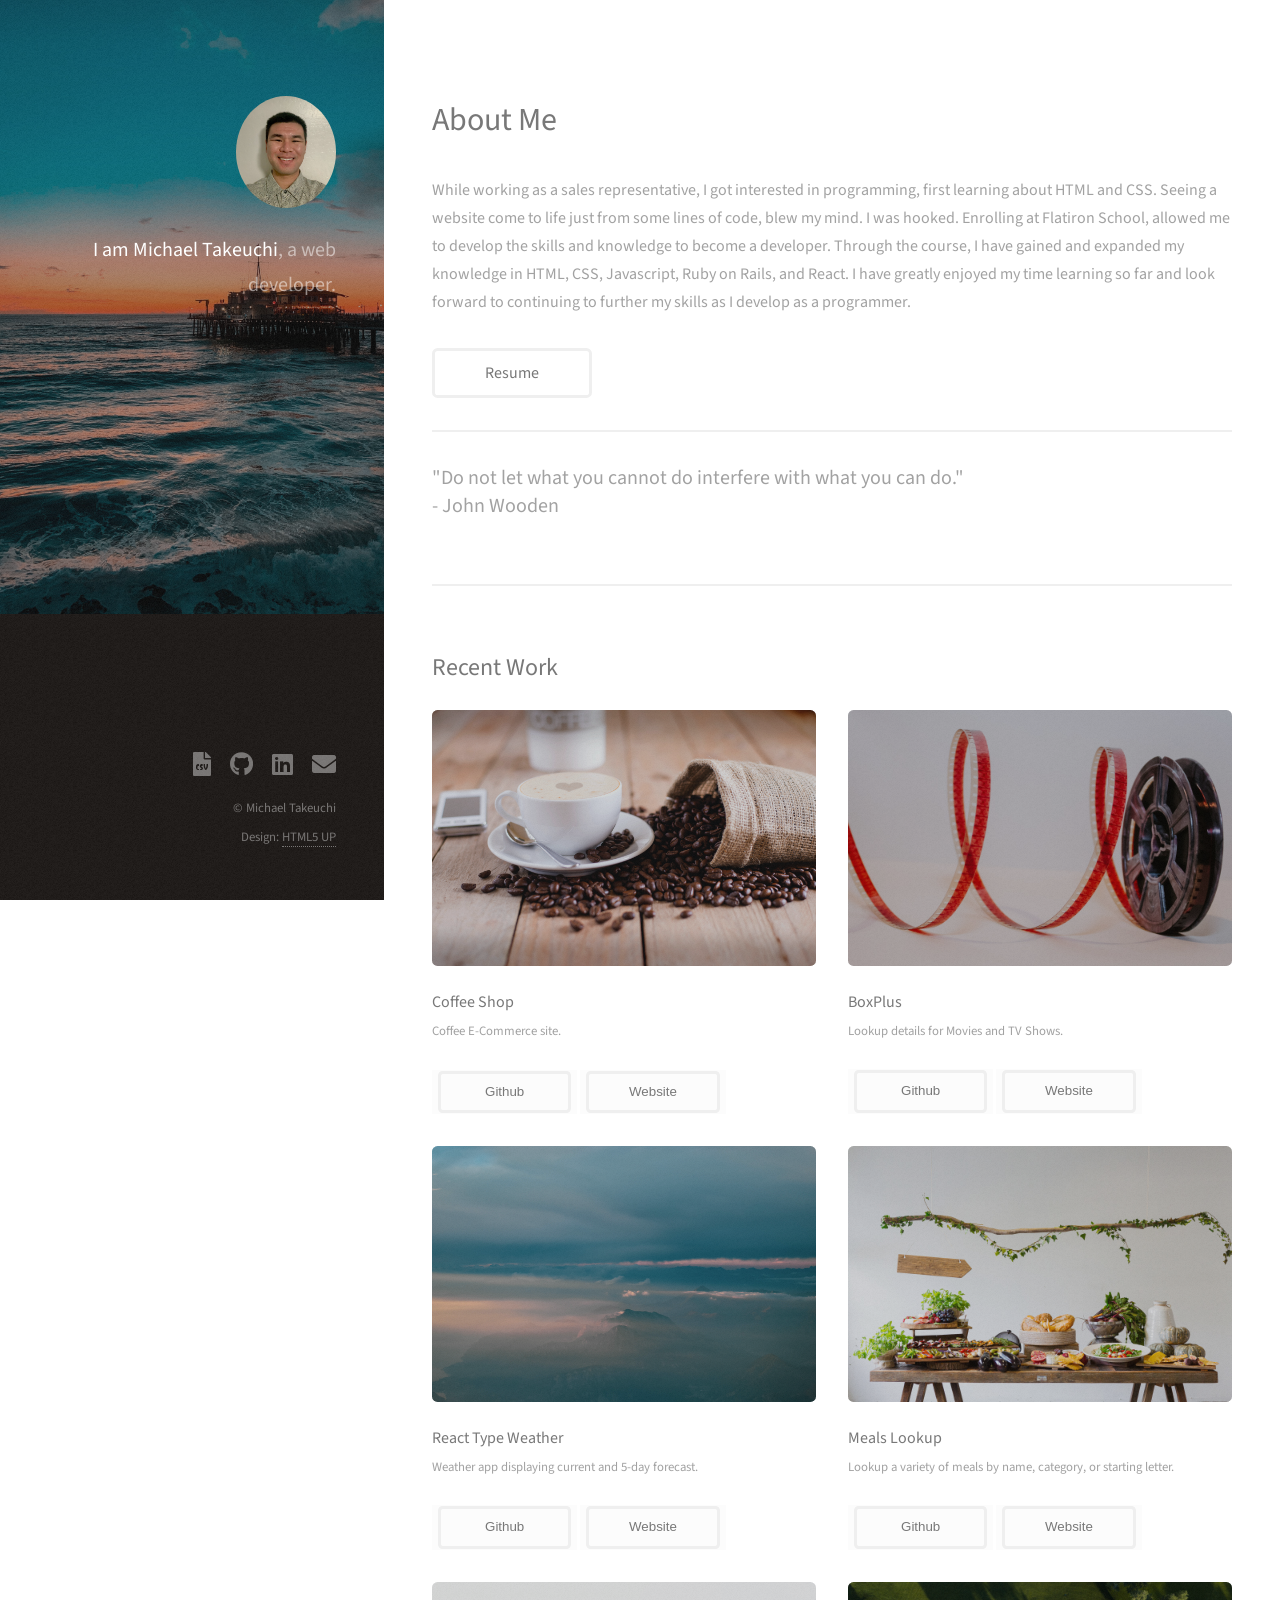
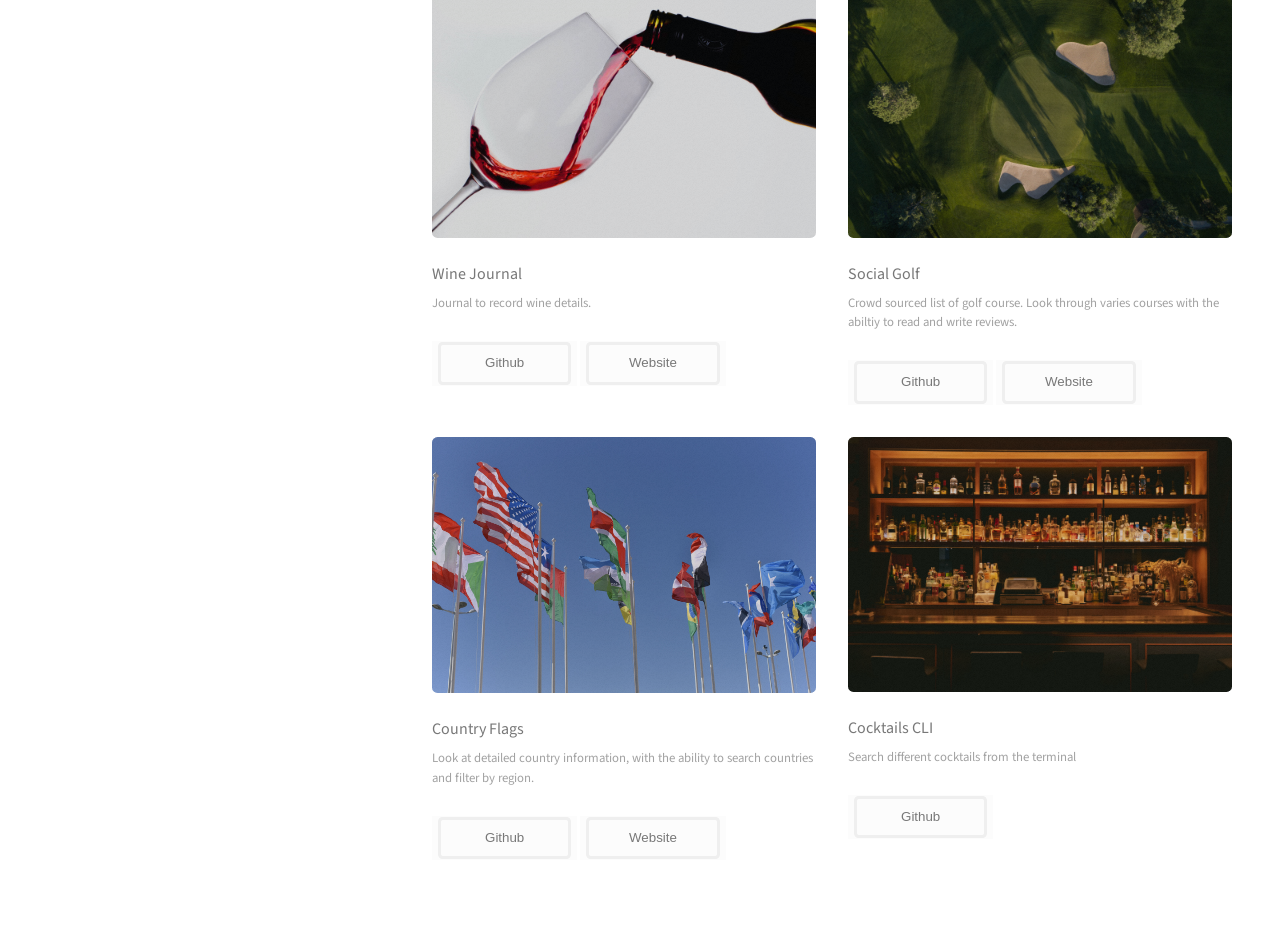
==== commit c8b0abea: "changed react weather to react typescript weather app" ====
--- a/index.html
+++ b/index.html
@@ -104,6 +104,30 @@
             </button>
           </article>
           <article class="col-6 col-12-xsmall work-item">
+            <a href="images/sky_background.jpg" class="image fit thumb"
+              ><img src="images/sky_background.jpg" alt="" class="preview"
+            /></a>
+            <h3>React Type Weather</h3>
+            <p>Weather app displaying current and 5-day forecast.</p>
+			<br />
+            <button>
+              <a
+                href="https://github.com/mmtakeuchi/type-weather"
+                target="_blank"
+                class="button"
+                >Github</a
+              >
+            </button>
+            <button>
+              <a
+                href="https://react-type-weather.netlify.app/"
+                target="_blank"
+                class="button"
+                >Website</a
+              >
+            </button>
+          </article>
+          <article class="col-6 col-12-xsmall work-item">
             <a href="images/food-table.jpg" class="image fit thumb"
               ><img src="images/food-table.jpg" alt="" class="preview"
             /></a>
@@ -198,30 +222,6 @@
             <button>
               <a
                 href="https://country-flags-react.netlify.app/"
-                target="_blank"
-                class="button"
-                >Website</a
-              >
-            </button>
-          </article>
-          <article class="col-6 col-12-xsmall work-item">
-            <a href="images/sky_background.jpg" class="image fit thumb"
-              ><img src="images/sky_background.jpg" alt="" class="preview"
-            /></a>
-            <h3>React Weather</h3>
-            <p>Weather app displaying current and 5-day forecast.</p>
-			<br />
-            <button>
-              <a
-                href="https://github.com/mmtakeuchi/react_weather"
-                target="_blank"
-                class="button"
-                >Github</a
-              >
-            </button>
-            <button>
-              <a
-                href="https://weather-react-front.netlify.app/"
                 target="_blank"
                 class="button"
                 >Website</a
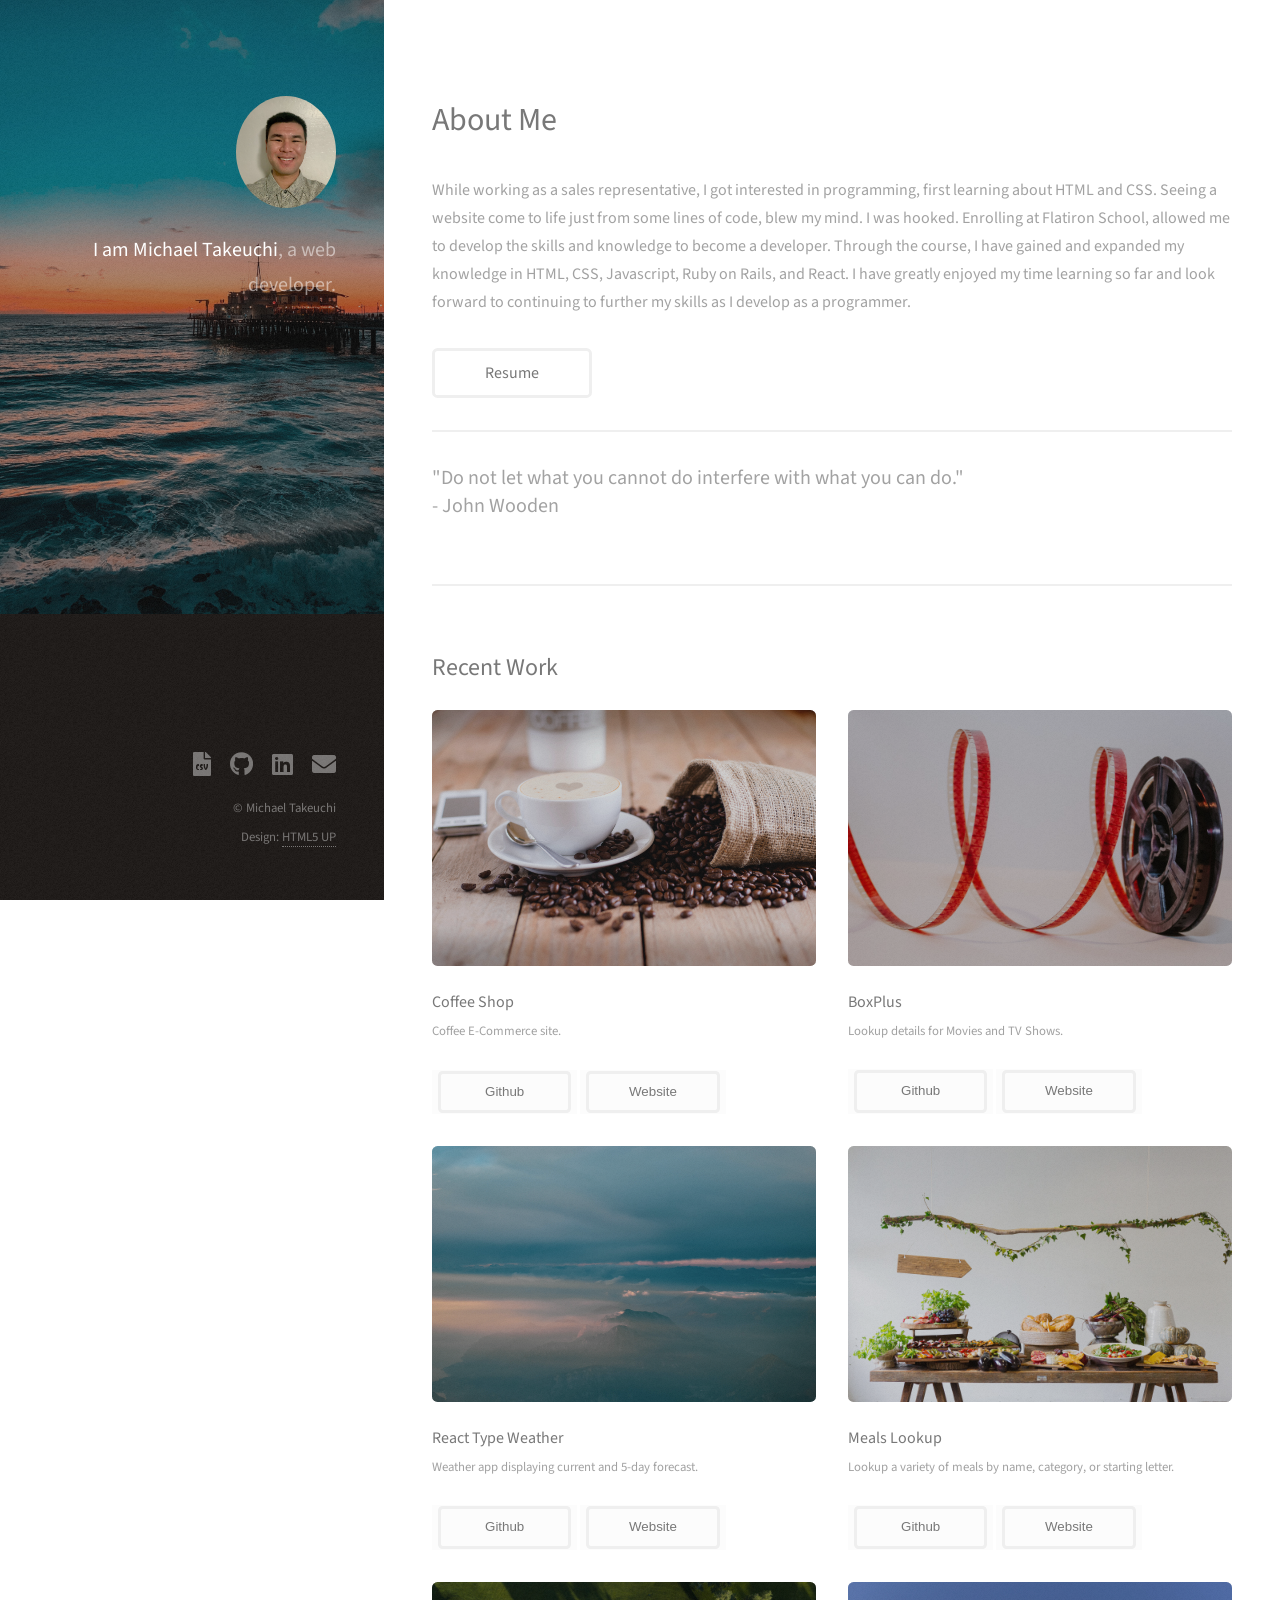
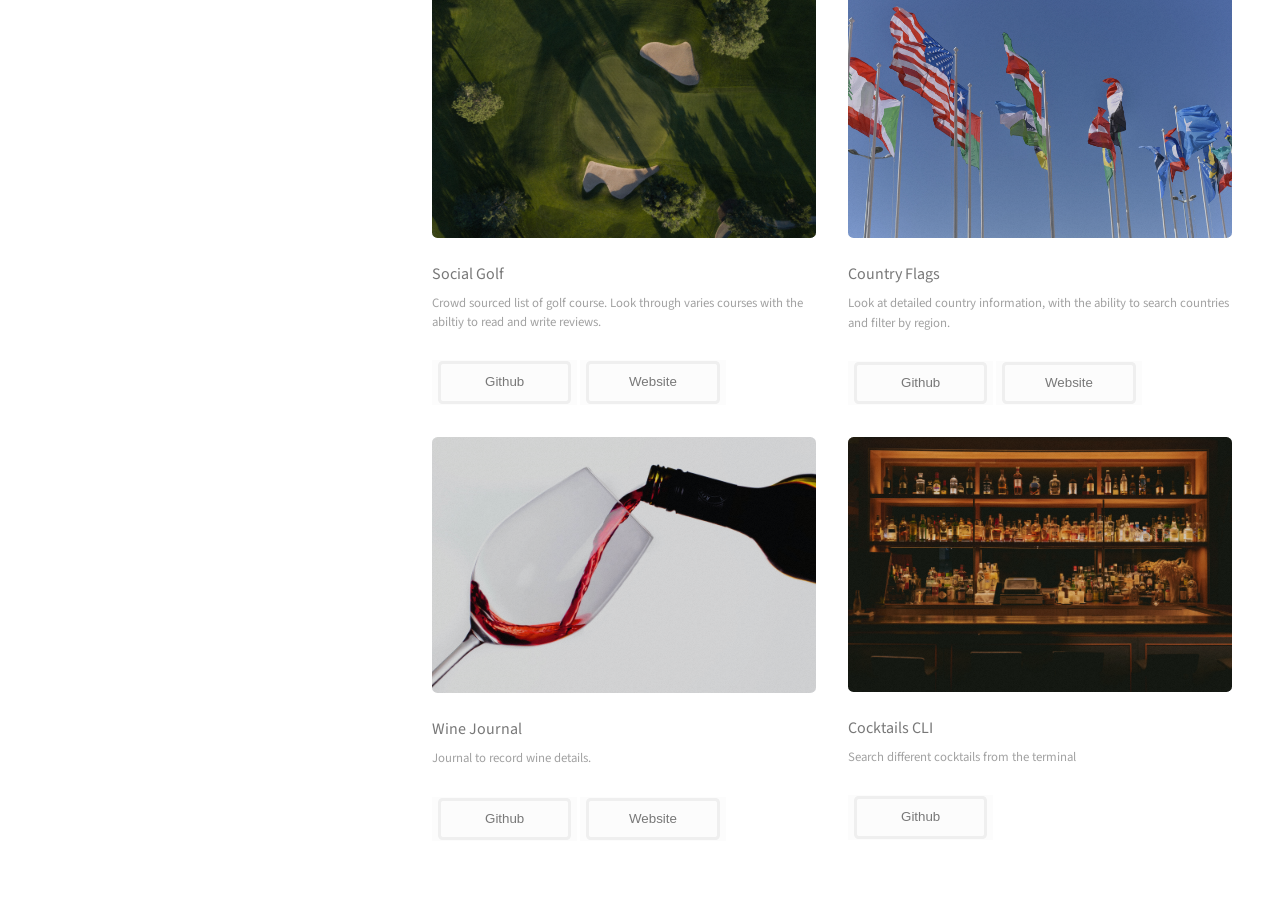
==== commit 34276078: "updated resume with new project" ====
--- a/index.html
+++ b/index.html
@@ -37,7 +37,7 @@
 
         <ul class="actions">
           <li>
-            <a href="assets/pdfs/Michael-Takeuchi_FE-Resume.pdf" class="button" target="_blank">Resume</a>
+            <a href="assets/pdfs/Michael-Takeuchi_Resume.pdf" class="button" target="_blank">Resume</a>
           </li>
         </ul>
       </section>
@@ -154,30 +154,6 @@
             </button>
           </article>
           <article class="col-6 col-12-xsmall work-item">
-            <a href="images/wine-pour.jpg" class="image fit thumb">
-              <img src="images/wine-pour.jpg" alt="" class="preview"
-            /></a>
-            <h3>Wine Journal</h3>
-            <p>Journal to record wine details.</p>
-            <br />
-            <button>
-              <a
-                href="https://github.com/mmtakeuchi/wine-client"
-                target="_blank"
-                class="button"
-                >Github</a
-              >
-            </button>
-            <button>
-              <a
-                href="https://wine-journal-client.herokuapp.com/"
-                target="_blank"
-                class="button"
-                >Website</a
-              >
-            </button>
-          </article>
-          <article class="col-6 col-12-xsmall work-item">
             <a href="images/golf.jpg" class="image fit thumb"
               ><img src="images/golf.jpg" alt="" class="preview"
             /></a>
@@ -222,6 +198,30 @@
             <button>
               <a
                 href="https://country-flags-react.netlify.app/"
+                target="_blank"
+                class="button"
+                >Website</a
+              >
+            </button>
+          </article>
+          <article class="col-6 col-12-xsmall work-item">
+            <a href="images/wine-pour.jpg" class="image fit thumb">
+              <img src="images/wine-pour.jpg" alt="" class="preview"
+            /></a>
+            <h3>Wine Journal</h3>
+            <p>Journal to record wine details.</p>
+            <br />
+            <button>
+              <a
+                href="https://github.com/mmtakeuchi/wine-client"
+                target="_blank"
+                class="button"
+                >Github</a
+              >
+            </button>
+            <button>
+              <a
+                href="https://wine-journal-client.herokuapp.com/"
                 target="_blank"
                 class="button"
                 >Website</a
@@ -319,7 +319,7 @@
       <div class="inner">
         <ul class="icons">
           <li>
-            <a href="assets/pdfs/Michael-Takeuchi_FE-Resume.pdf" class="icon solid fa-file-csv" target="_blank"
+            <a href="assets/pdfs/Michael-Takeuchi_Resume.pdf" class="icon solid fa-file-csv" target="_blank"
               ><span class="label">Resume</span></a
             >
           </li>
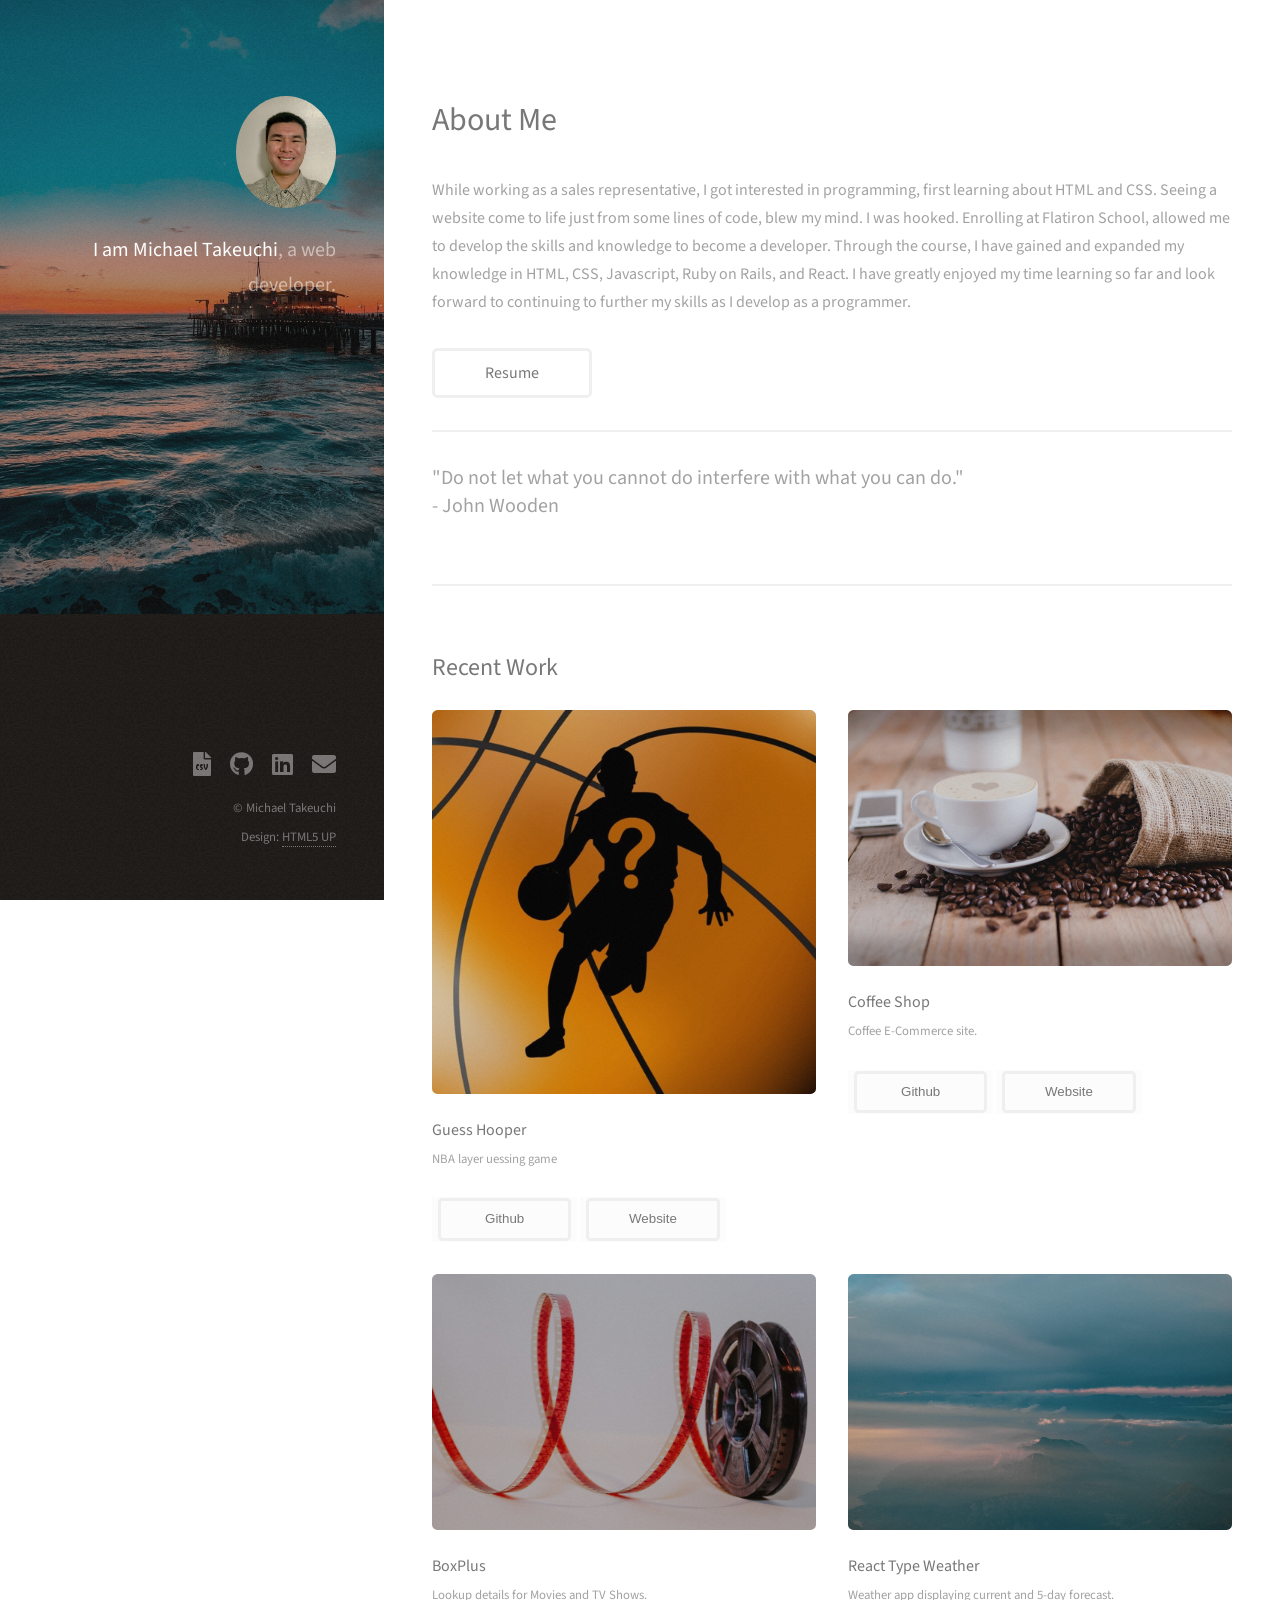
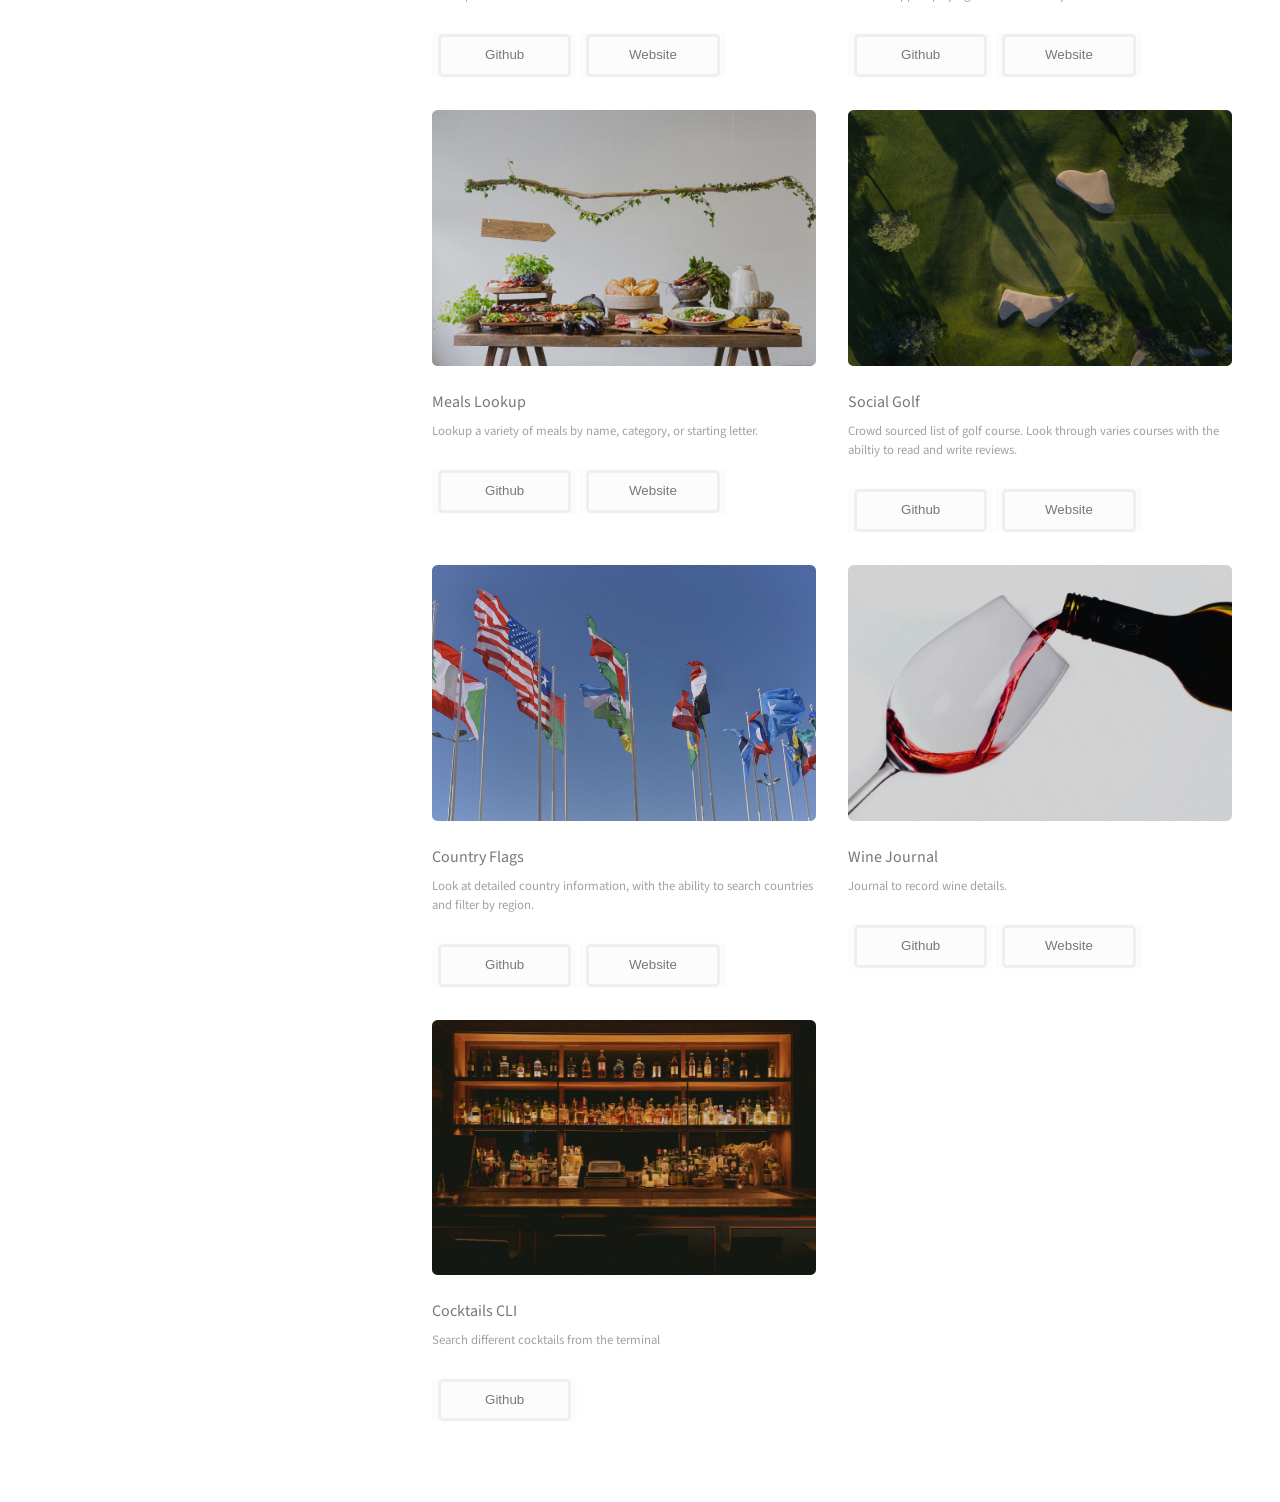
==== commit ad6c2965: "add guess hooper app" ====
--- a/index.html
+++ b/index.html
@@ -2,7 +2,7 @@
 
 <html>
   <head>
-    <title>Strata by HTML5 UP</title>
+    <title>Michael Takeuchi Portfolio</title>
     <meta charset="utf-8" />
     <meta
       name="viewport"
@@ -37,7 +37,7 @@
 
         <ul class="actions">
           <li>
-            <a href="assets/pdfs/Michael-Takeuchi_Resume.pdf" class="button" target="_blank">Resume</a>
+            <a href="assets/pdfs/Michael-Takeuchi-Resume.pdf" class="button" target="_blank">Resume</a>
           </li>
         </ul>
       </section>
@@ -56,6 +56,30 @@
         <h2>Recent Work</h2>
         <div class="row">
           <article class="col-6 col-12-xsmall work-item">
+            <a href="images/mystery-hooper.jpeg" class="image fit thumb"
+              ><img src="images/mystery-hooper.jpeg" alt="" class="preview"
+            /></a>
+            <h3>Guess Hooper</h3>
+            <p>NBA layer uessing game</p>
+			      <br />
+            <button>
+              <a
+                href="https://github.com/mmtakeuchi/guess-hooper"
+                target="_blank"
+                class="button"
+                >Github</a
+              >
+            </button>
+            <button>
+              <a
+                href="https://guess-hooper.netlify.app/"
+                target="_blank"
+                class="button"
+                >Website</a
+              >
+            </button>
+          </article>
+          <article class="col-6 col-12-xsmall work-item">
             <a href="images/coffee.jpg" class="image fit thumb"
               ><img src="images/coffee.jpg" alt="" class="preview"
             /></a>
@@ -243,7 +267,7 @@
                 >Github</a
               >
             </button>
-            
+
           </article>
         </div>
         <!-- <ul class="actions">
@@ -319,7 +343,7 @@
       <div class="inner">
         <ul class="icons">
           <li>
-            <a href="assets/pdfs/Michael-Takeuchi_Resume.pdf" class="icon solid fa-file-csv" target="_blank"
+            <a href="assets/pdfs/Michael-Takeuchi-Resume.pdf" class="icon solid fa-file-csv" target="_blank"
               ><span class="label">Resume</span></a
             >
           </li>
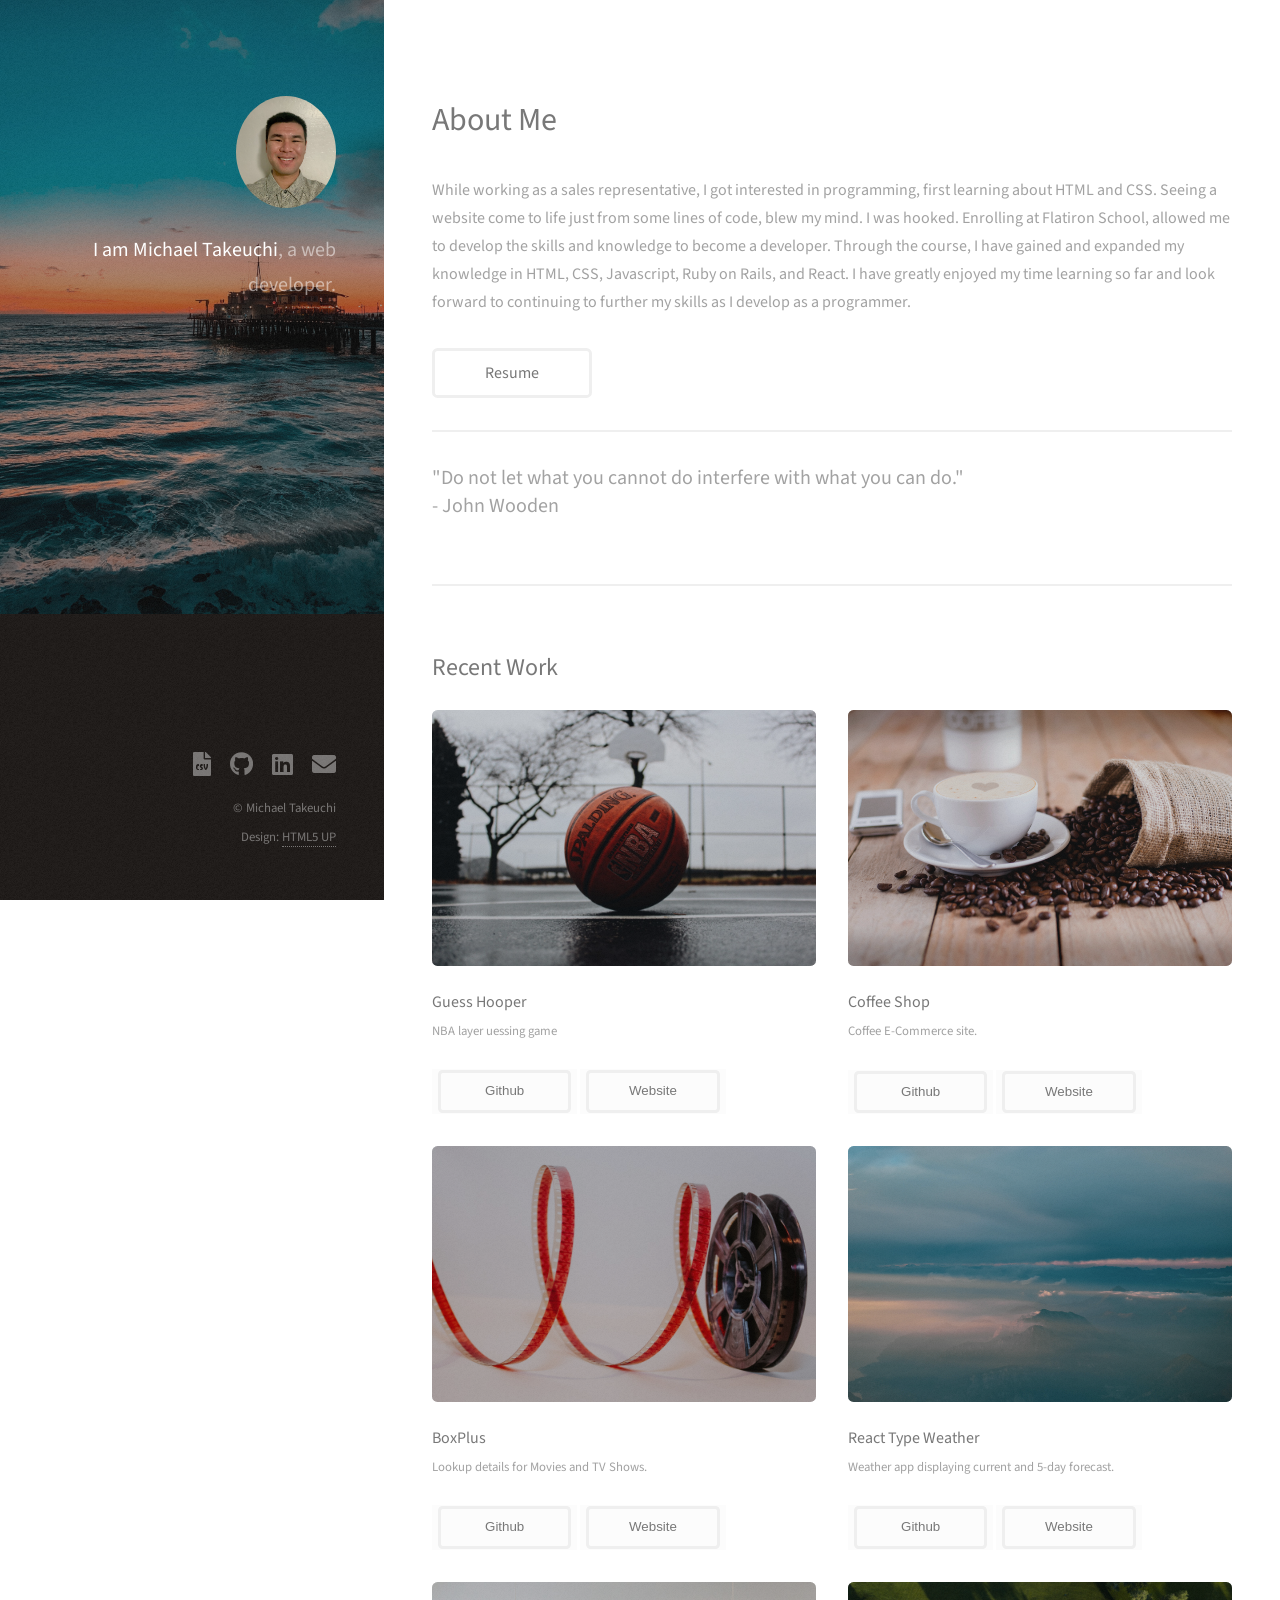
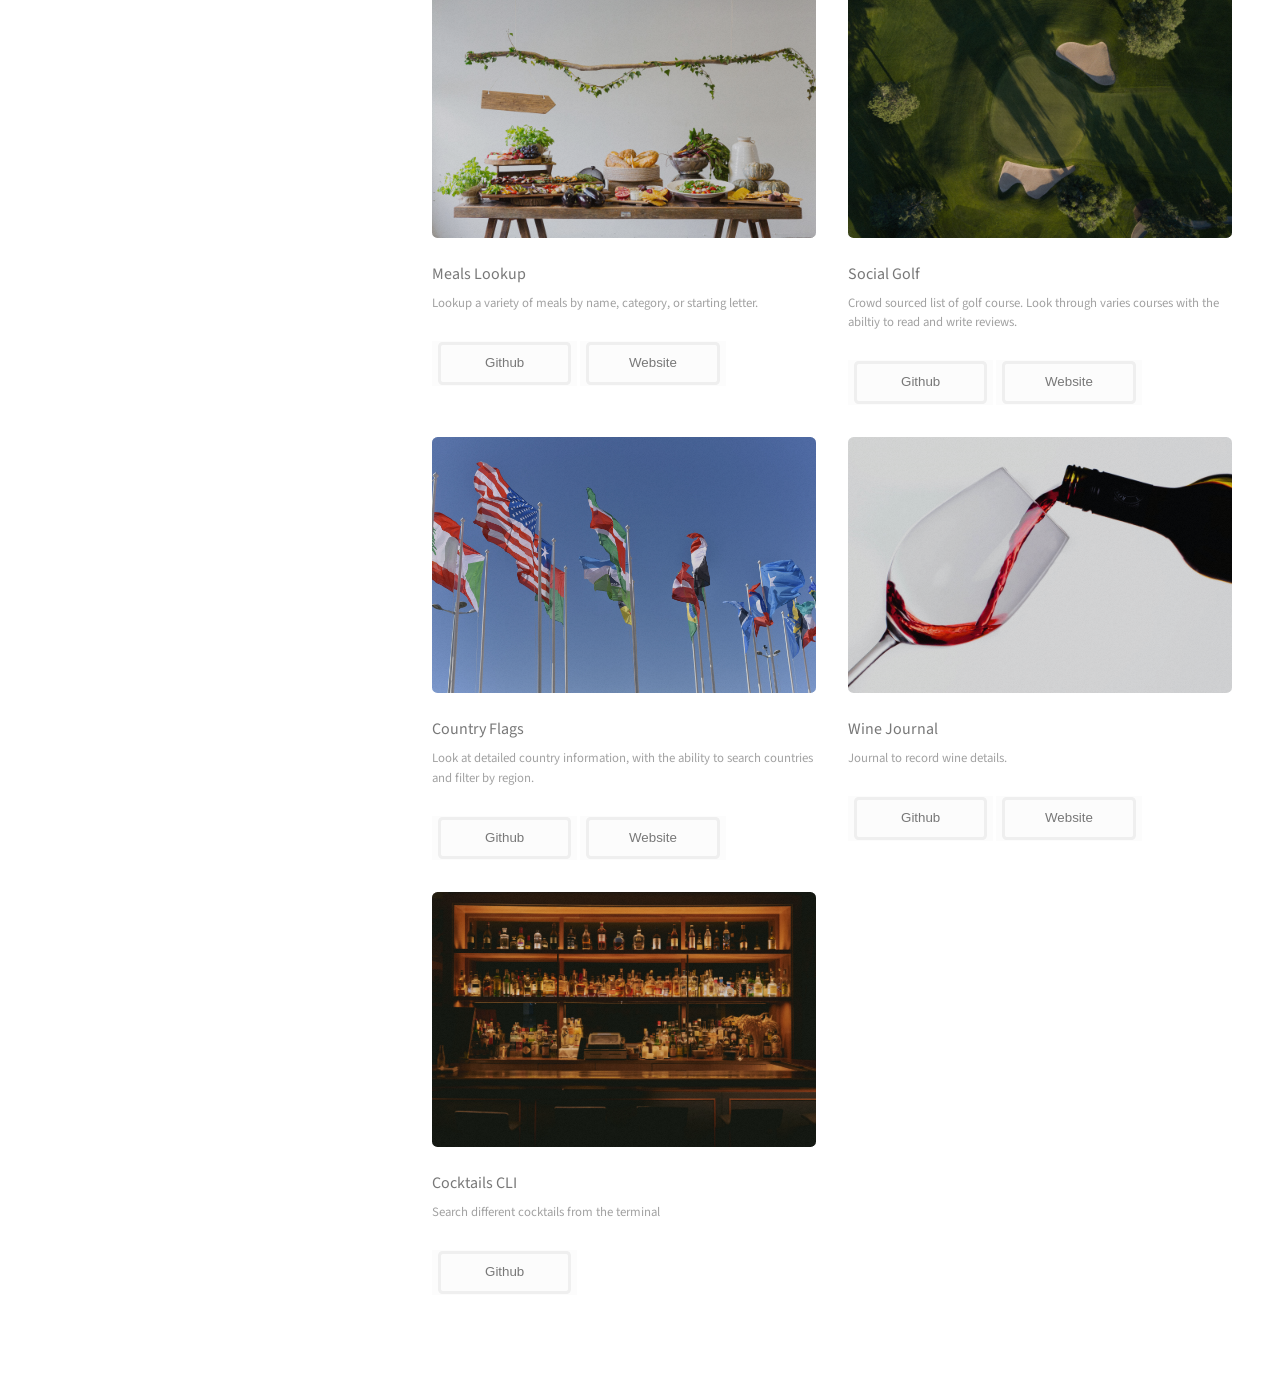
==== commit 32ad263b: "change guess hooper image" ====
--- a/index.html
+++ b/index.html
@@ -56,8 +56,8 @@
         <h2>Recent Work</h2>
         <div class="row">
           <article class="col-6 col-12-xsmall work-item">
-            <a href="images/mystery-hooper.jpeg" class="image fit thumb"
-              ><img src="images/mystery-hooper.jpeg" alt="" class="preview"
+            <a href="images/basketball-court.jpg" class="image fit thumb"
+              ><img src="images/basketball-court.jpg" alt="" class="preview"
             /></a>
             <h3>Guess Hooper</h3>
             <p>NBA layer uessing game</p>
